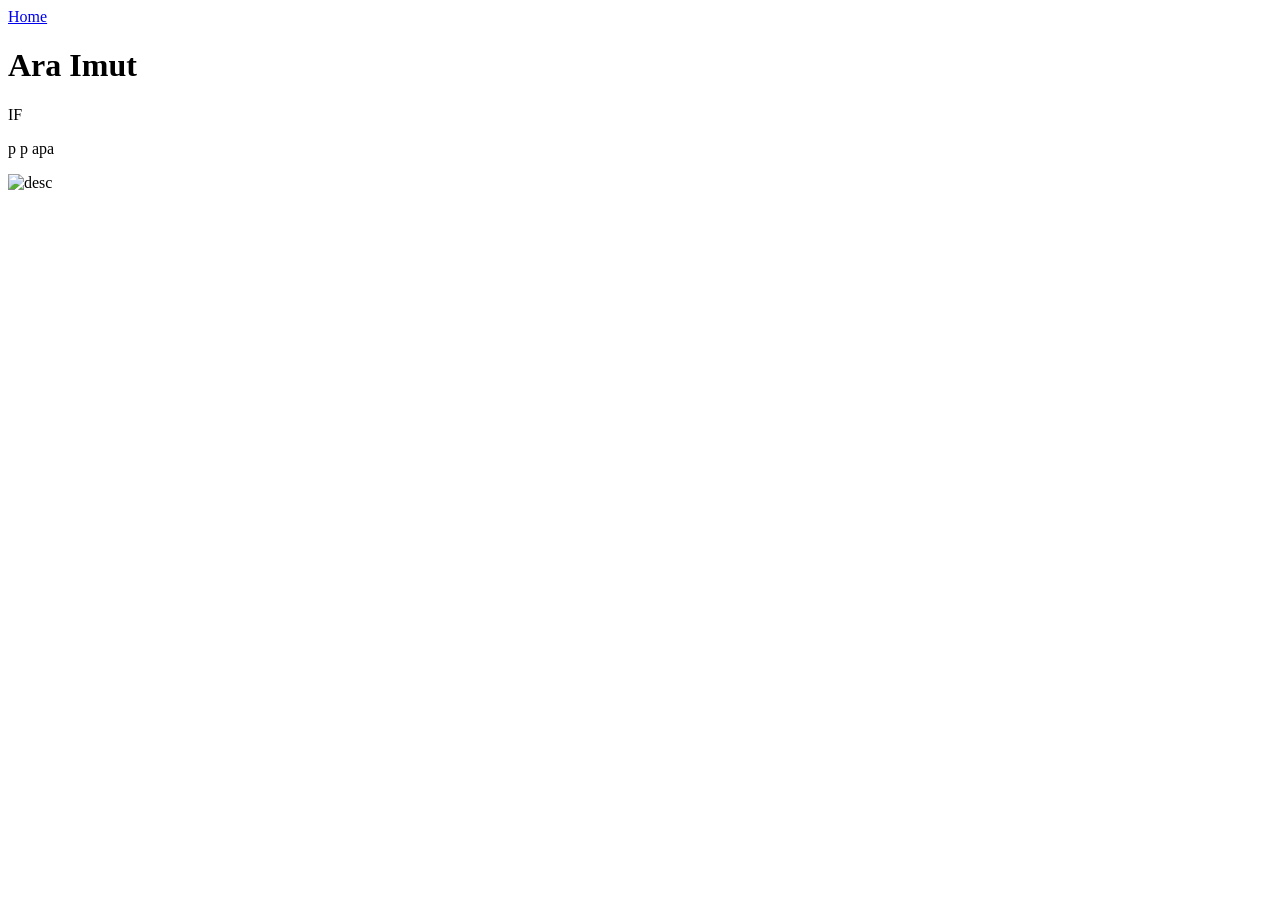
==== index.html @ 1b8d0f3f "Update" ====
<!DOCTYPE html>
<html lang="en">
<head>
    <meta charset="UTF-8"
    <meta name="viewport" content="width=device-width, initial-scale=1.0">
    <title>Document</title>
</head>
<body>
    <nav>
        <a href="/pemweb/nav.html">Home</a>
    </nav>
    <h1>Ara Imut</h1>
    <p>IF</p>
    <div>
        <p> p p apa</p>
        <img src="https://i.pinimg.com/736x/eb/dc/9f/ebdc9f4f50ed88262be8c12f54564723.jpg" alt="desc">
    </div>
</body>
</html>
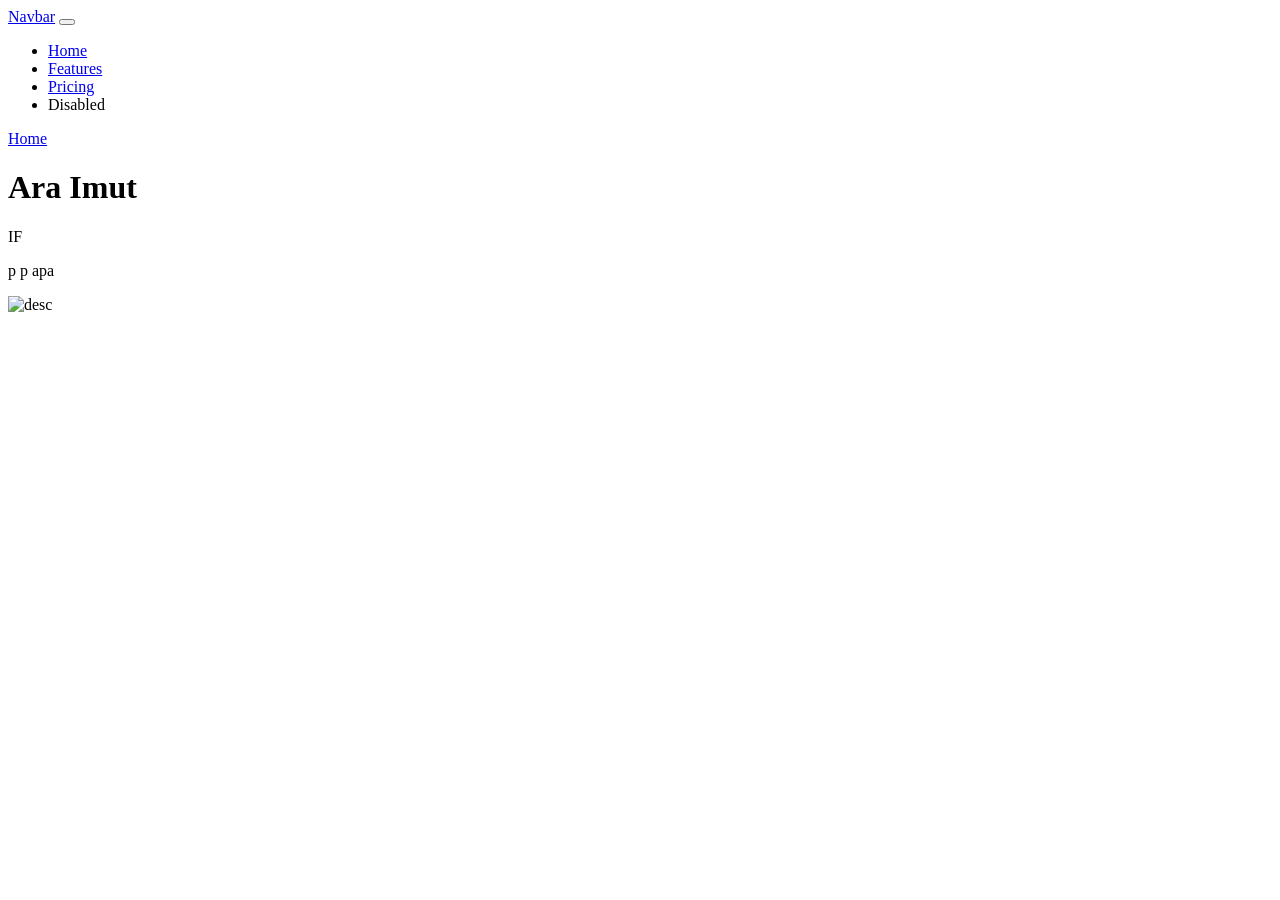
==== commit 1b94cf74: "update sip" ====
--- a/index.html
+++ b/index.html
@@ -4,6 +4,30 @@
     <meta charset="UTF-8"
     <meta name="viewport" content="width=device-width, initial-scale=1.0">
     <title>Document</title>
+    <nav class="navbar navbar-expand-lg bg-body-tertiary">
+  <div class="container-fluid">
+    <a class="navbar-brand" href="#">Navbar</a>
+    <button class="navbar-toggler" type="button" data-bs-toggle="collapse" data-bs-target="#navbarNav" aria-controls="navbarNav" aria-expanded="false" aria-label="Toggle navigation">
+      <span class="navbar-toggler-icon"></span>
+    </button>
+    <div class="collapse navbar-collapse" id="navbarNav">
+      <ul class="navbar-nav">
+        <li class="nav-item">
+          <a class="nav-link active" aria-current="page" href="#">Home</a>
+        </li>
+        <li class="nav-item">
+          <a class="nav-link" href="#">Features</a>
+        </li>
+        <li class="nav-item">
+          <a class="nav-link" href="#">Pricing</a>
+        </li>
+        <li class="nav-item">
+          <a class="nav-link disabled" aria-disabled="true">Disabled</a>
+        </li>
+      </ul>
+    </div>
+  </div>
+</nav>
 </head>
 <body>
     <nav>
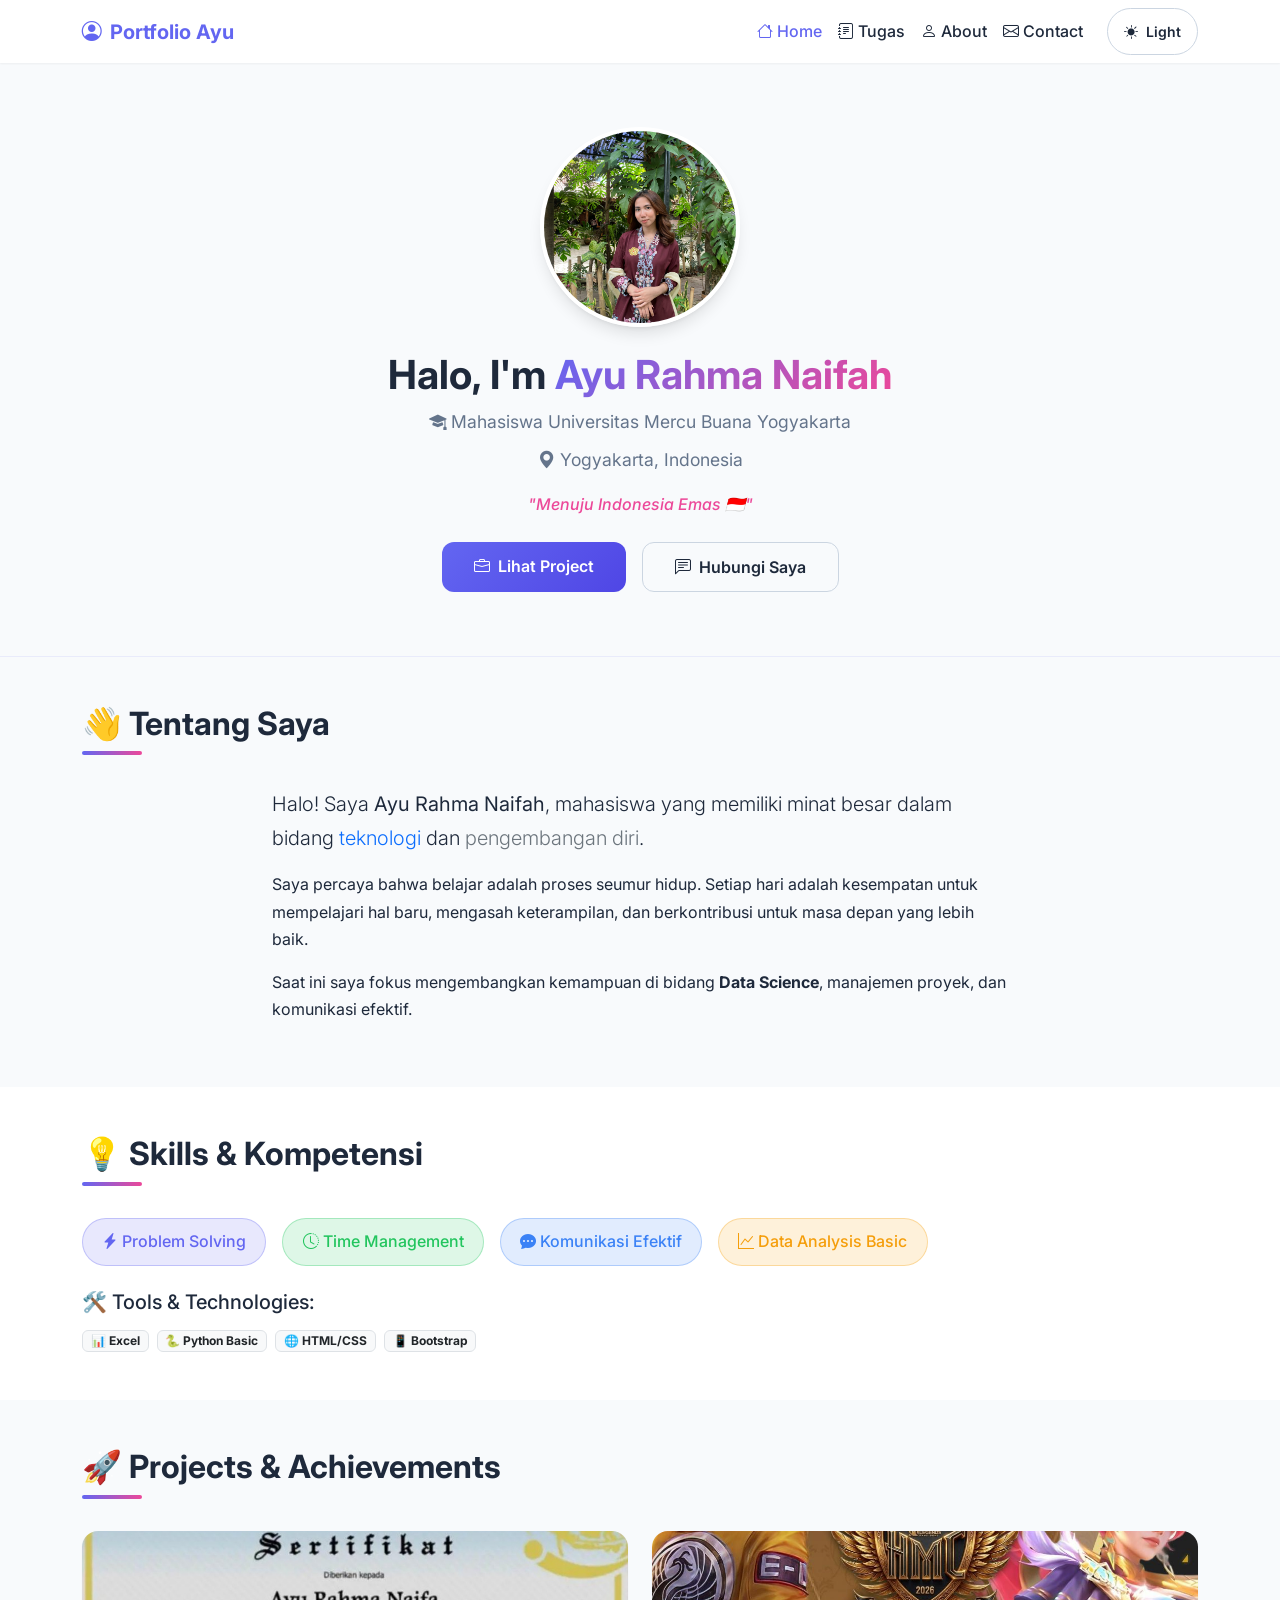
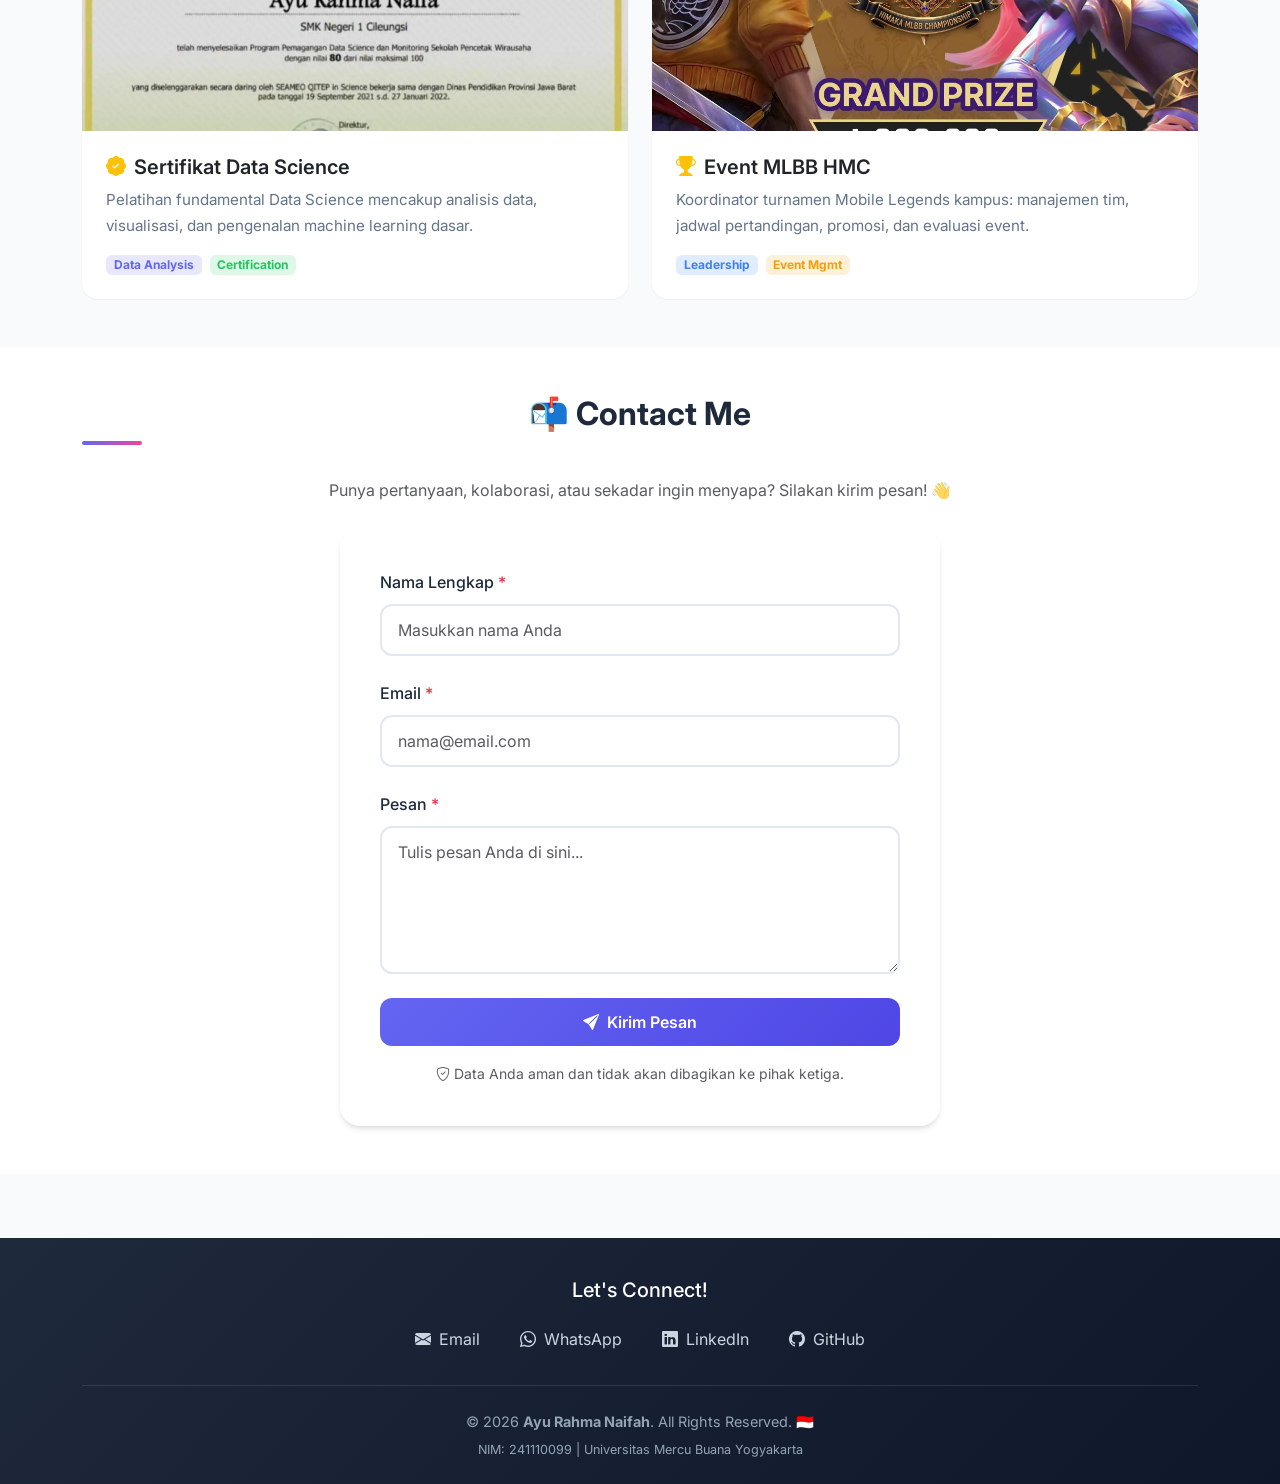
==== commit a0f60f31: "update" ====
--- a/index.html
+++ b/index.html
@@ -1,43 +1,176 @@
 <!DOCTYPE html>
 <html lang="en">
 <head>
-    <meta charset="UTF-8"
+    <meta charset="UTF-8">
     <meta name="viewport" content="width=device-width, initial-scale=1.0">
-    <title>Document</title>
-    <nav class="navbar navbar-expand-lg bg-body-tertiary">
-  <div class="container-fluid">
-    <a class="navbar-brand" href="#">Navbar</a>
-    <button class="navbar-toggler" type="button" data-bs-toggle="collapse" data-bs-target="#navbarNav" aria-controls="navbarNav" aria-expanded="false" aria-label="Toggle navigation">
-      <span class="navbar-toggler-icon"></span>
-    </button>
+    <meta name="description" content="Portfolio Ayu Rahma Naifah - Mahasiswa Universitas Mercu Buana Yogyakarta">
+    <title>Portfolio | Ayu Rahma Naifah</title>
+    <link href="https://fonts.googleapis.com/css2?family=Inter:wght@300;400;500;600;700&display=swap" rel="stylesheet">
+    <link href="https://cdn.jsdelivr.net/npm/bootstrap@5.3.3/dist/css/bootstrap.min.css" rel="stylesheet">
+    <link rel="stylesheet" href="https://cdn.jsdelivr.net/npm/bootstrap-icons@1.11.3/font/bootstrap-icons.css">
+    <style>
+        :root {
+            --primary-color: #6366f1;
+            --primary-hover: #4f46e5;
+            --secondary-color: #ec4899;
+            --bg-light: #f8fafc;
+            --bg-card: #ffffff;
+            --text-dark: #1e293b;
+            --text-muted: #64748b;
+            --shadow-sm: 0 1px 2px 0 rgb(0 0 0 / 0.05);
+            --shadow-md: 0 4px 6px -1px rgb(0 0 0 / 0.1), 0 2px 4px -2px rgb(0 0 0 / 0.1);
+            --shadow-lg: 0 10px 15px -3px rgb(0 0 0 / 0.1), 0 4px 6px -4px rgb(0 0 0 / 0.1);
+            --transition: all 0.3s ease;
+        }
+
+        /* 🌸 Pink Theme Overrides */
+        .pink-theme {
+            --primary-color: #ec4899;
+            --primary-hover: #db2777;
+            --secondary-color: #f472b6;
+            --bg-light: #fff1f2;
+            --bg-card: #ffffff;
+            --text-dark: #831843;
+            --text-muted: #9d174d;
+            --shadow-sm: 0 1px 2px 0 rgb(236 72 153 / 0.08);
+            --shadow-md: 0 4px 6px -1px rgb(236 72 153 / 0.12);
+            --shadow-lg: 0 10px 15px -3px rgb(236 72 153 / 0.15);
+        }
+
+        * { scroll-behavior: smooth; transition: background-color 0.3s ease, color 0.3s ease, border-color 0.3s ease, box-shadow 0.3s ease; }
+
+        body {
+            font-family: 'Inter', system-ui, -apple-system, sans-serif;
+            background: var(--bg-light);
+            color: var(--text-dark);
+            line-height: 1.7;
+        }
+
+        .navbar { background: rgba(255, 255, 255, 0.95) !important; backdrop-filter: blur(10px); box-shadow: var(--shadow-sm); position: sticky; top: 0; z-index: 1000; }
+        .navbar-brand { font-weight: 700; color: var(--primary-color) !important; }
+        .nav-link { font-weight: 500; color: var(--text-dark) !important; transition: var(--transition); }
+        .nav-link:hover, .nav-link.active { color: var(--primary-color) !important; }
+
+        .hero { padding: 4rem 0; background: linear-gradient(135deg, var(--primary-color)10 0%, var(--secondary-color)10 100%); border-bottom: 1px solid rgba(99, 102, 241, 0.1); }
+        .profile-img { width: 200px; height: 200px; object-fit: cover; border: 4px solid white; box-shadow: var(--shadow-lg); transition: var(--transition); }
+        .profile-img:hover { transform: scale(1.03); }
+        .hero h1 { font-weight: 700; margin-top: 1rem; }
+        .hero .text-primary { background: linear-gradient(135deg, var(--primary-color), var(--secondary-color)); -webkit-background-clip: text; -webkit-text-fill-color: transparent; background-clip: text; }
+        .hero-tagline { font-size: 1.1rem; color: var(--text-muted); margin: 0.5rem 0; }
+        .hero-quote { font-style: italic; color: var(--secondary-color); font-weight: 500; }
+
+        section { padding: 3rem 0; }
+        .section-title { position: relative; padding-bottom: 0.75rem; margin-bottom: 2rem; font-weight: 700; color: var(--text-dark); }
+        .section-title::after { content: ''; position: absolute; bottom: 0; left: 0; width: 60px; height: 4px; background: linear-gradient(90deg, var(--primary-color), var(--secondary-color)); border-radius: 2px; }
+
+        .skill-badge { padding: 0.6rem 1.2rem; font-weight: 500; border-radius: 50px; transition: var(--transition); border: 1px solid transparent; }
+        .skill-badge:hover { transform: translateY(-2px); box-shadow: var(--shadow-md); }
+        .bg-primary-subtle { background-color: rgba(var(--primary-rgb, 99, 102, 241), 0.15) !important; color: var(--primary-color) !important; border-color: rgba(var(--primary-rgb, 99, 102, 241), 0.3) !important; }
+        .bg-success-subtle { background-color: rgba(34, 197, 94, 0.15) !important; color: #22c55e !important; border-color: rgba(34, 197, 94, 0.3) !important; }
+        .bg-info-subtle { background-color: rgba(59, 130, 246, 0.15) !important; color: #3b82f6 !important; border-color: rgba(59, 130, 246, 0.3) !important; }
+        .bg-warning-subtle { background-color: rgba(245, 158, 11, 0.15) !important; color: #f59e0b !important; border-color: rgba(245, 158, 11, 0.3) !important; }
+
+        .project-card { border: none; border-radius: 16px; overflow: hidden; background: var(--bg-card); box-shadow: var(--shadow-sm); transition: var(--transition); height: 100%; }
+        .project-card:hover { transform: translateY(-5px); box-shadow: var(--shadow-lg); }
+        .project-card img { height: 200px; object-fit: cover; transition: var(--transition); }
+        .project-card:hover img { transform: scale(1.05); }
+        .card-img-wrapper { overflow: hidden; }
+        .card-body { padding: 1.5rem; }
+        .card-title { font-weight: 600; margin-bottom: 0.5rem; }
+        .card-text { color: var(--text-muted); font-size: 0.95rem; }
+
+        .contact-section { background: var(--bg-card); border-radius: 20px; padding: 2.5rem; box-shadow: var(--shadow-md); max-width: 600px; margin: 0 auto; }
+        .form-control { border-radius: 12px; padding: 0.75rem 1rem; border: 2px solid #e2e8f0; transition: var(--transition); }
+        .form-control:focus { border-color: var(--primary-color); box-shadow: 0 0 0 4px rgba(99, 102, 241, 0.15); }
+        .form-label { font-weight: 500; color: var(--text-dark); margin-bottom: 0.5rem; }
+        .btn-primary { background: linear-gradient(135deg, var(--primary-color), var(--primary-hover)); border: none; padding: 0.75rem 2rem; font-weight: 600; border-radius: 12px; transition: var(--transition); color: white !important; }
+        .btn-primary:hover { transform: translateY(-2px); box-shadow: var(--shadow-md); background: linear-gradient(135deg, var(--primary-hover), #4338ca); }
+        .btn-outline-secondary { border-radius: 12px; padding: 0.75rem 2rem; font-weight: 600; border-color: #cbd5e1; color: var(--text-dark); transition: var(--transition); }
+        .btn-outline-secondary:hover { background: var(--text-dark); color: white; border-color: var(--text-dark); }
+
+        footer { background: linear-gradient(135deg, #1e293b, #0f172a); color: #cbd5e1; padding: 2.5rem 0 1.5rem; margin-top: 4rem; }
+        .social-links a { color: #cbd5e1; text-decoration: none; padding: 0.5rem 1rem; border-radius: 8px; transition: var(--transition); display: flex; align-items: center; gap: 0.5rem; }
+        .social-links a:hover { background: rgba(255, 255, 255, 0.1); color: white; transform: translateY(-2px); }
+        .footer-copyright { border-top: 1px solid rgba(255, 255, 255, 0.1); padding-top: 1.5rem; margin-top: 1.5rem; font-size: 0.9rem; color: #94a3b8; }
+
+        @keyframes fadeInUp { from { opacity: 0; transform: translateY(30px); } to { opacity: 1; transform: translateY(0); } }
+        .animate-fade-in { animation: fadeInUp 0.6s ease forwards; }
+        .delay-1 { animation-delay: 0.1s; } .delay-2 { animation-delay: 0.2s; } .delay-3 { animation-delay: 0.3s; } .delay-4 { animation-delay: 0.4s; }
+
+        @media (max-width: 768px) { .hero { padding: 3rem 0; } .profile-img { width: 160px; height: 160px; } .hero h1 { font-size: 1.75rem; } section { padding: 2rem 0; } .contact-section { padding: 2rem; margin: 0 1rem; } }
+    </style>
+</head>
+<body>
+
+<nav class="navbar navbar-expand-lg navbar-light">
+  <div class="container">
+    <a class="navbar-brand" href="#"><i class="bi bi-person-circle me-2"></i>Portfolio Ayu</a>
+    <button class="navbar-toggler" type="button" data-bs-toggle="collapse" data-bs-target="#navbarNav"><span class="navbar-toggler-icon"></span></button>
     <div class="collapse navbar-collapse" id="navbarNav">
-      <ul class="navbar-nav">
-        <li class="nav-item">
-          <a class="nav-link active" aria-current="page" href="#">Home</a>
-        </li>
-        <li class="nav-item">
-          <a class="nav-link" href="#">Features</a>
-        </li>
-        <li class="nav-item">
-          <a class="nav-link" href="#">Pricing</a>
-        </li>
-        <li class="nav-item">
-          <a class="nav-link disabled" aria-disabled="true">Disabled</a>
-        </li>
+      <ul class="navbar-nav ms-auto">
+        <li class="nav-item"><a class="nav-link active" href="index.html"><i class="bi bi-house me-1"></i>Home</a></li>
+        <li class="nav-item"><a class="nav-link" href="tugas.html"><i class="bi bi-journal-text me-1"></i>Tugas</a></li>
+        <li class="nav-item"><a class="nav-link" href="list.html"><i class="bi bi-person me-1"></i>About</a></li>
+        <li class="nav-item"><a class="nav-link" href="form.html"><i class="bi bi-envelope me-1"></i>Contact</a></li>
       </ul>
+      <button id="theme-toggle" class="btn btn-sm btn-outline-secondary mt-2 mt-lg-0 ms-lg-3 rounded-pill px-3"><i class="bi bi-brightness-high-fill me-1"></i> Light</button>
     </div>
   </div>
 </nav>
-</head>
-<body>
-    <nav>
-        <a href="/pemweb/nav.html">Home</a>
-    </nav>
-    <h1>Ara Imut</h1>
-    <p>IF</p>
-    <div>
-        <p> p p apa</p>
-        <img src="https://i.pinimg.com/736x/eb/dc/9f/ebdc9f4f50ed88262be8c12f54564723.jpg" alt="desc">
+
+<section class="hero text-center">
+    <div class="container">
+        <div class="animate-fade-in">
+            <img src="IMG_5119.jpg" alt="Foto Profil Ayu Rahma Naifah" class="profile-img rounded-circle mx-auto d-block mb-4">
+            <h1 class="display-6 mb-2">Halo, I'm <span class="text-primary">Ayu Rahma Naifah</span></h1>
+            <p class="hero-tagline"><i class="bi bi-mortarboard-fill me-1"></i>Mahasiswa Universitas Mercu Buana Yogyakarta</p>
+            <p class="hero-tagline mb-3"><i class="bi bi-geo-alt-fill me-1"></i>Yogyakarta, Indonesia</p>
+            <p class="hero-quote mb-4">"Menuju Indonesia Emas 🇮🇩"</p>
+            <div class="d-flex justify-content-center gap-3 flex-wrap">
+                <a href="#projects" class="btn btn-primary"><i class="bi bi-briefcase me-2"></i>Lihat Project</a>
+                <a href="form.html" class="btn btn-outline-secondary"><i class="bi bi-chat-left-text me-2"></i>Hubungi Saya</a>
+            </div>
+        </div>
     </div>
+</section>
+
+<section id="about"><div class="container"><h2 class="section-title">👋 Tentang Saya</h2><div class="row justify-content-center"><div class="col-lg-8"><p class="lead animate-fade-in">Halo! Saya <strong>Ayu Rahma Naifah</strong>, mahasiswa yang memiliki minat besar dalam bidang <span class="text-primary">teknologi</span> dan <span class="text-secondary">pengembangan diri</span>.</p><p class="animate-fade-in delay-1">Saya percaya bahwa belajar adalah proses seumur hidup. Setiap hari adalah kesempatan untuk mempelajari hal baru, mengasah keterampilan, dan berkontribusi untuk masa depan yang lebih baik.</p><p class="animate-fade-in delay-2">Saat ini saya fokus mengembangkan kemampuan di bidang <strong>Data Science</strong>, manajemen proyek, dan komunikasi efektif.</p></div></div></div></section>
+
+<section id="skills" class="bg-white"><div class="container"><h2 class="section-title">💡 Skills & Kompetensi</h2><div class="d-flex flex-wrap gap-3 animate-fade-in"><span class="skill-badge bg-primary-subtle"><i class="bi bi-lightning-charge-fill me-1"></i>Problem Solving</span><span class="skill-badge bg-success-subtle"><i class="bi bi-clock-history me-1"></i>Time Management</span><span class="skill-badge bg-info-subtle"><i class="bi bi-chat-dots-fill me-1"></i>Komunikasi Efektif</span><span class="skill-badge bg-warning-subtle"><i class="bi bi-graph-up me-1"></i>Data Analysis Basic</span></div><div class="mt-4 animate-fade-in delay-1"><h5 class="mb-3">🛠️ Tools & Technologies:</h5><div class="d-flex flex-wrap gap-2"><span class="badge bg-light text-dark border">📊 Excel</span><span class="badge bg-light text-dark border">🐍 Python Basic</span><span class="badge bg-light text-dark border">🌐 HTML/CSS</span><span class="badge bg-light text-dark border">📱 Bootstrap</span></div></div></div></section>
+
+<section id="projects"><div class="container"><h2 class="section-title">🚀 Projects & Achievements</h2><div class="row g-4"><div class="col-md-6 animate-fade-in"><div class="card project-card"><div class="card-img-wrapper"><img src="Serifikat Data Science.jpg" class="card-img-top" alt="Sertifikat Data Science"></div><div class="card-body"><h5 class="card-title"><i class="bi bi-patch-check-fill text-warning me-2"></i>Sertifikat Data Science</h5><p class="card-text">Pelatihan fundamental Data Science mencakup analisis data, visualisasi, dan pengenalan machine learning dasar.</p><div class="d-flex gap-2 flex-wrap"><span class="badge bg-primary-subtle text-primary-emphasis">Data Analysis</span><span class="badge bg-success-subtle text-success-emphasis">Certification</span></div></div></div></div><div class="col-md-6 animate-fade-in delay-1"><div class="card project-card"><div class="card-img-wrapper"><img src="WhatsApp Image 2026-04-21 at 23.09.08.jpeg" class="card-img-top" alt="Event MLBB HMC"></div><div class="card-body"><h5 class="card-title"><i class="bi bi-trophy-fill text-warning me-2"></i>Event MLBB HMC</h5><p class="card-text">Koordinator turnamen Mobile Legends kampus: manajemen tim, jadwal pertandingan, promosi, dan evaluasi event.</p><div class="d-flex gap-2 flex-wrap"><span class="badge bg-info-subtle text-info-emphasis">Leadership</span><span class="badge bg-warning-subtle text-warning-emphasis">Event Mgmt</span></div></div></div></div></div></div></section>
+
+<section id="contact" class="bg-white"><div class="container"><h2 class="section-title text-center">📬 Contact Me</h2><p class="text-center text-muted mb-4">Punya pertanyaan, kolaborasi, atau sekadar ingin menyapa? Silakan kirim pesan! 👋</p><div class="contact-section animate-fade-in"><form action="/submit" method="post" class="needs-validation" novalidate><div class="mb-4"><label for="name" class="form-label">Nama Lengkap <span class="text-danger">*</span></label><input type="text" class="form-control" id="name" name="name" placeholder="Masukkan nama Anda" required><div class="invalid-feedback">Mohon isi nama lengkap Anda.</div></div><div class="mb-4"><label for="email" class="form-label">Email <span class="text-danger">*</span></label><input type="email" class="form-control" id="email" name="email" placeholder="nama@email.com" required></div><div class="mb-4"><label for="message" class="form-label">Pesan <span class="text-danger">*</span></label><textarea class="form-control" id="message" name="message" rows="5" placeholder="Tulis pesan Anda di sini..." required></textarea></div><button type="submit" class="btn btn-primary w-100"><i class="bi bi-send-fill me-2"></i>Kirim Pesan</button><small class="text-muted d-block text-center mt-3"><i class="bi bi-shield-check me-1"></i>Data Anda aman dan tidak akan dibagikan ke pihak ketiga.</small></form></div></div></section>
+
+<footer><div class="container text-center"><div class="mb-4"><h5 class="text-white mb-3">Let's Connect!</h5><div class="social-links d-flex justify-content-center gap-2 flex-wrap"><a href="mailto:ayu.rahma@email.com"><i class="bi bi-envelope-fill"></i> Email</a><a href="https://wa.me/6281234567890" target="_blank"><i class="bi bi-whatsapp"></i> WhatsApp</a><a href="https://linkedin.com/in/ayurahmanaifah" target="_blank"><i class="bi bi-linkedin"></i> LinkedIn</a><a href="https://github.com/ayurahma" target="_blank"><i class="bi bi-github"></i> GitHub</a></div></div><div class="footer-copyright"><p class="mb-0">© <span id="year"></span> <strong>Ayu Rahma Naifah</strong>. All Rights Reserved. 🇮🇩</p><p class="mb-0 mt-1 small">NIM: 241110099 | Universitas Mercu Buana Yogyakarta</p></div></div></footer>
+
+<script src="https://cdn.jsdelivr.net/npm/bootstrap@5.3.3/dist/js/bootstrap.bundle.min.js"></script>
+<script>
+    document.getElementById('year').textContent = new Date().getFullYear();
+    (() => { 'use strict'; const forms = document.querySelectorAll('.needs-validation'); Array.from(forms).forEach(form => { form.addEventListener('submit', event => { if (!form.checkValidity()) { event.preventDefault(); event.stopPropagation(); } form.classList.add('was-validated'); }, false); }); })();
+    
+    // 🌸 Theme Toggle Logic
+    const themeToggle = document.getElementById('theme-toggle');
+    const body = document.body;
+    const savedTheme = localStorage.getItem('theme');
+    if (savedTheme === 'pink') body.classList.add('pink-theme');
+    
+    themeToggle.addEventListener('click', () => {
+        body.classList.toggle('pink-theme');
+        const isPink = body.classList.contains('pink-theme');
+        localStorage.setItem('theme', isPink ? 'pink' : 'light');
+        updateToggleUI(isPink);
+    });
+    function updateToggleUI(isPink) {
+        if (isPink) {
+            themeToggle.innerHTML = '<i class="bi bi-heart-fill me-1"></i> Pink';
+            themeToggle.className = 'btn btn-sm btn-outline-danger mt-2 mt-lg-0 ms-lg-3 rounded-pill px-3';
+        } else {
+            themeToggle.innerHTML = '<i class="bi bi-brightness-high-fill me-1"></i> Light';
+            themeToggle.className = 'btn btn-sm btn-outline-secondary mt-2 mt-lg-0 ms-lg-3 rounded-pill px-3';
+        }
+    }
+    updateToggleUI(body.classList.contains('pink-theme'));
+</script>
 </body>
 </html>
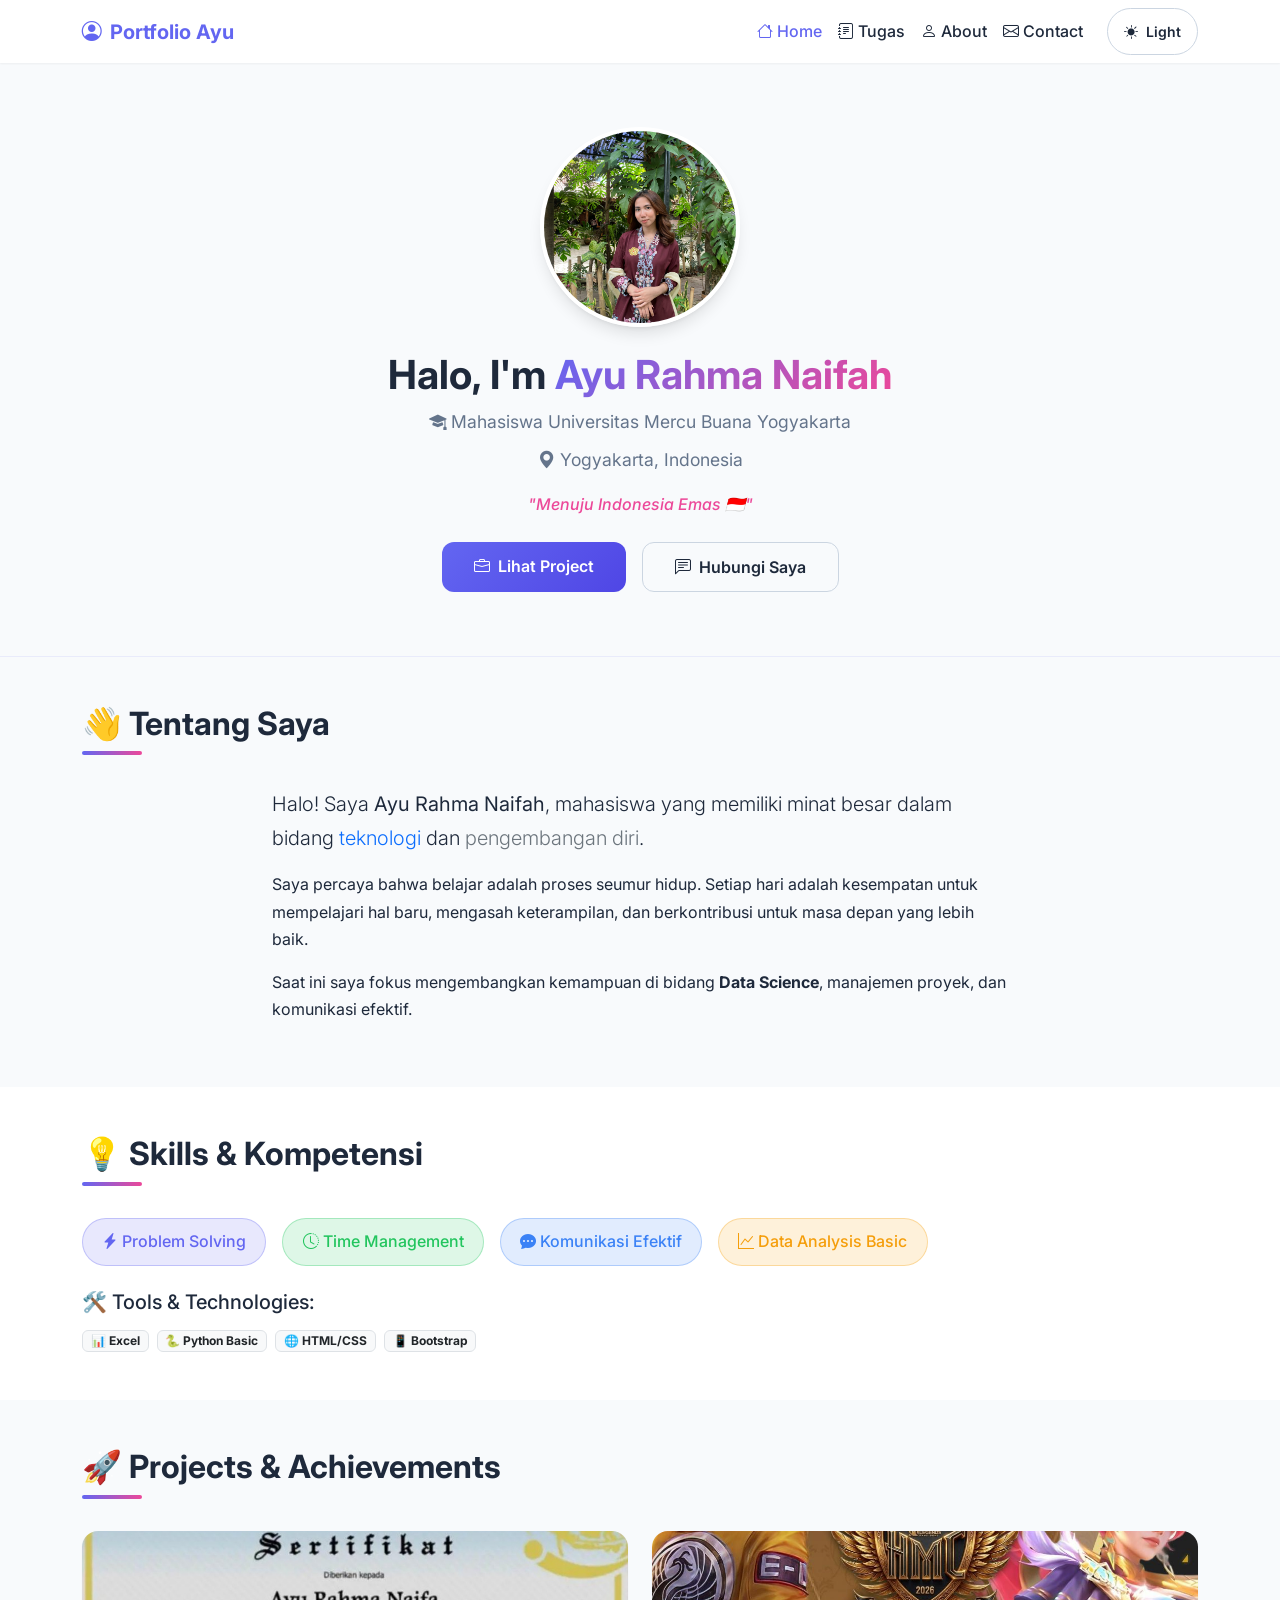
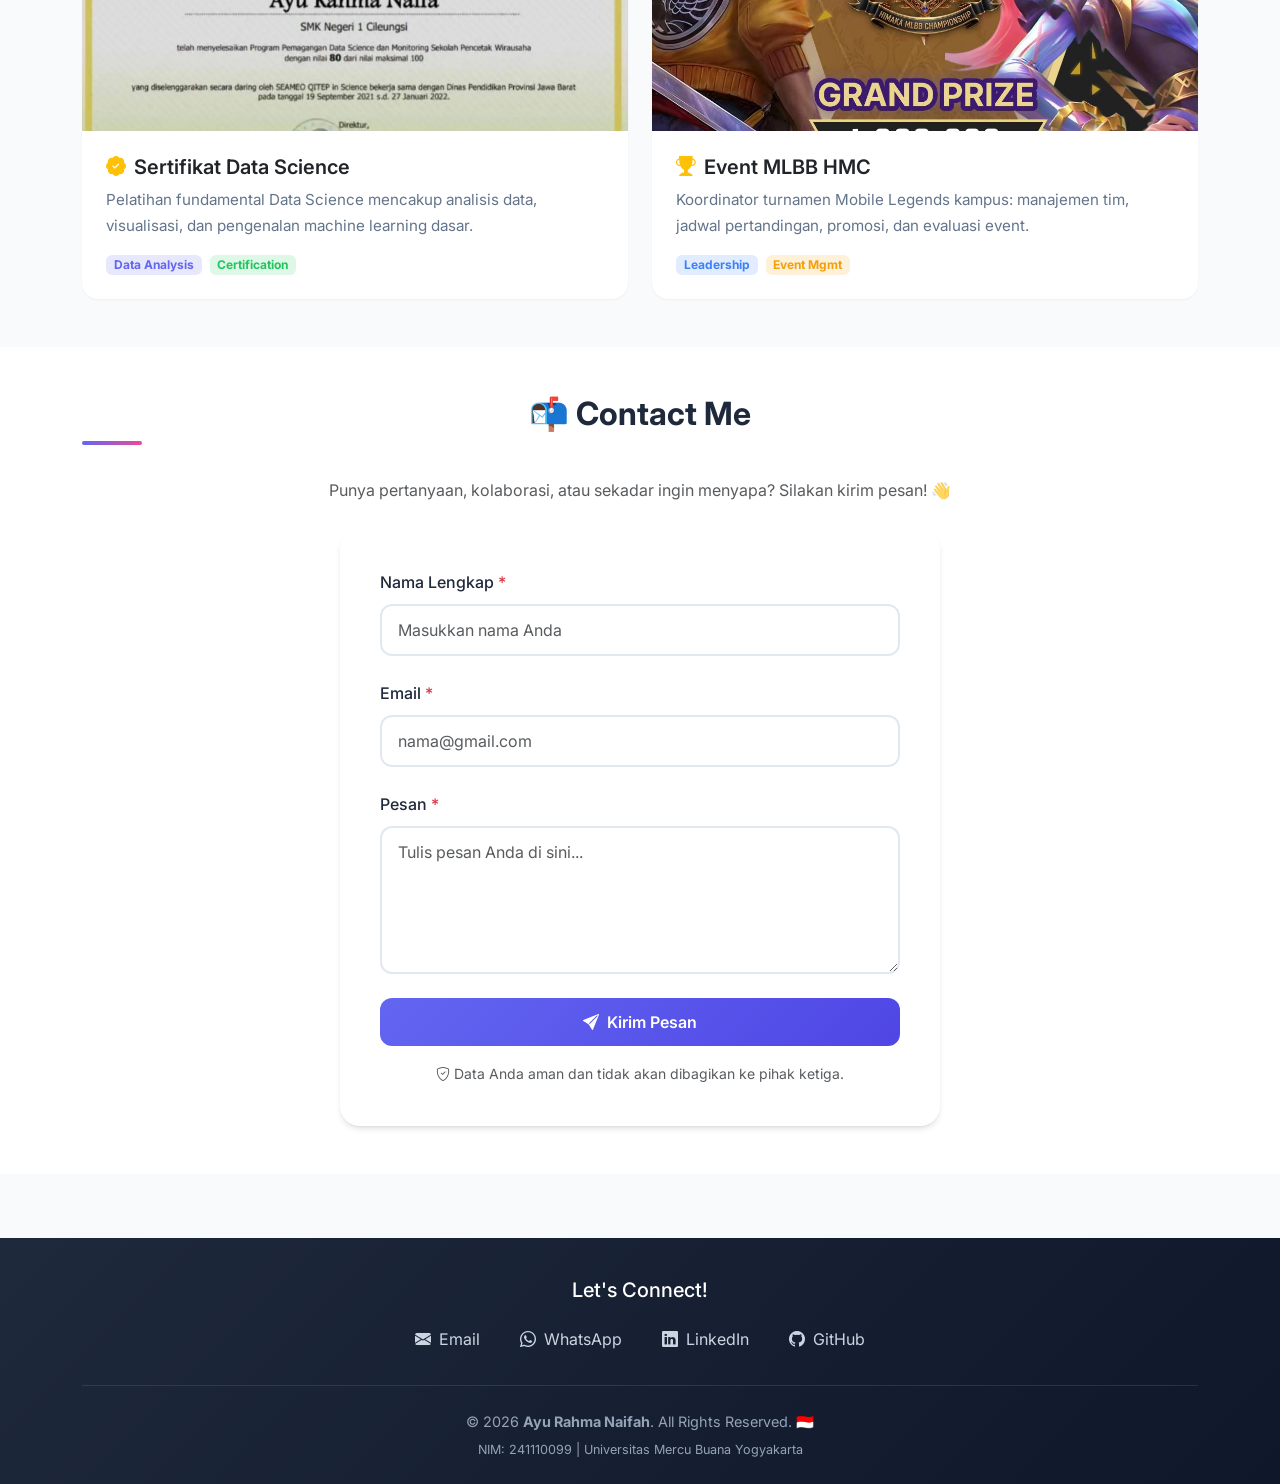
==== commit a472ece0: "update" ====
--- a/index.html
+++ b/index.html
@@ -140,9 +140,9 @@
 
 <section id="projects"><div class="container"><h2 class="section-title">🚀 Projects & Achievements</h2><div class="row g-4"><div class="col-md-6 animate-fade-in"><div class="card project-card"><div class="card-img-wrapper"><img src="Serifikat Data Science.jpg" class="card-img-top" alt="Sertifikat Data Science"></div><div class="card-body"><h5 class="card-title"><i class="bi bi-patch-check-fill text-warning me-2"></i>Sertifikat Data Science</h5><p class="card-text">Pelatihan fundamental Data Science mencakup analisis data, visualisasi, dan pengenalan machine learning dasar.</p><div class="d-flex gap-2 flex-wrap"><span class="badge bg-primary-subtle text-primary-emphasis">Data Analysis</span><span class="badge bg-success-subtle text-success-emphasis">Certification</span></div></div></div></div><div class="col-md-6 animate-fade-in delay-1"><div class="card project-card"><div class="card-img-wrapper"><img src="WhatsApp Image 2026-04-21 at 23.09.08.jpeg" class="card-img-top" alt="Event MLBB HMC"></div><div class="card-body"><h5 class="card-title"><i class="bi bi-trophy-fill text-warning me-2"></i>Event MLBB HMC</h5><p class="card-text">Koordinator turnamen Mobile Legends kampus: manajemen tim, jadwal pertandingan, promosi, dan evaluasi event.</p><div class="d-flex gap-2 flex-wrap"><span class="badge bg-info-subtle text-info-emphasis">Leadership</span><span class="badge bg-warning-subtle text-warning-emphasis">Event Mgmt</span></div></div></div></div></div></div></section>
 
-<section id="contact" class="bg-white"><div class="container"><h2 class="section-title text-center">📬 Contact Me</h2><p class="text-center text-muted mb-4">Punya pertanyaan, kolaborasi, atau sekadar ingin menyapa? Silakan kirim pesan! 👋</p><div class="contact-section animate-fade-in"><form action="/submit" method="post" class="needs-validation" novalidate><div class="mb-4"><label for="name" class="form-label">Nama Lengkap <span class="text-danger">*</span></label><input type="text" class="form-control" id="name" name="name" placeholder="Masukkan nama Anda" required><div class="invalid-feedback">Mohon isi nama lengkap Anda.</div></div><div class="mb-4"><label for="email" class="form-label">Email <span class="text-danger">*</span></label><input type="email" class="form-control" id="email" name="email" placeholder="nama@email.com" required></div><div class="mb-4"><label for="message" class="form-label">Pesan <span class="text-danger">*</span></label><textarea class="form-control" id="message" name="message" rows="5" placeholder="Tulis pesan Anda di sini..." required></textarea></div><button type="submit" class="btn btn-primary w-100"><i class="bi bi-send-fill me-2"></i>Kirim Pesan</button><small class="text-muted d-block text-center mt-3"><i class="bi bi-shield-check me-1"></i>Data Anda aman dan tidak akan dibagikan ke pihak ketiga.</small></form></div></div></section>
+<section id="contact" class="bg-white"><div class="container"><h2 class="section-title text-center">📬 Contact Me</h2><p class="text-center text-muted mb-4">Punya pertanyaan, kolaborasi, atau sekadar ingin menyapa? Silakan kirim pesan! 👋</p><div class="contact-section animate-fade-in"><form action="/submit" method="post" class="needs-validation" novalidate><div class="mb-4"><label for="name" class="form-label">Nama Lengkap <span class="text-danger">*</span></label><input type="text" class="form-control" id="name" name="name" placeholder="Masukkan nama Anda" required><div class="invalid-feedback">Mohon isi nama lengkap Anda.</div></div><div class="mb-4"><label for="email" class="form-label">Email <span class="text-danger">*</span></label><input type="email" class="form-control" id="email" name="email" placeholder="nama@gmail.com" required></div><div class="mb-4"><label for="message" class="form-label">Pesan <span class="text-danger">*</span></label><textarea class="form-control" id="message" name="message" rows="5" placeholder="Tulis pesan Anda di sini..." required></textarea></div><button type="submit" class="btn btn-primary w-100"><i class="bi bi-send-fill me-2"></i>Kirim Pesan</button><small class="text-muted d-block text-center mt-3"><i class="bi bi-shield-check me-1"></i>Data Anda aman dan tidak akan dibagikan ke pihak ketiga.</small></form></div></div></section>
 
-<footer><div class="container text-center"><div class="mb-4"><h5 class="text-white mb-3">Let's Connect!</h5><div class="social-links d-flex justify-content-center gap-2 flex-wrap"><a href="mailto:ayu.rahma@email.com"><i class="bi bi-envelope-fill"></i> Email</a><a href="https://wa.me/6281234567890" target="_blank"><i class="bi bi-whatsapp"></i> WhatsApp</a><a href="https://linkedin.com/in/ayurahmanaifah" target="_blank"><i class="bi bi-linkedin"></i> LinkedIn</a><a href="https://github.com/ayurahma" target="_blank"><i class="bi bi-github"></i> GitHub</a></div></div><div class="footer-copyright"><p class="mb-0">© <span id="year"></span> <strong>Ayu Rahma Naifah</strong>. All Rights Reserved. 🇮🇩</p><p class="mb-0 mt-1 small">NIM: 241110099 | Universitas Mercu Buana Yogyakarta</p></div></div></footer>
+<footer><div class="container text-center"><div class="mb-4"><h5 class="text-white mb-3">Let's Connect!</h5><div class="social-links d-flex justify-content-center gap-2 flex-wrap"><a href="mailto:ayu.rahma@gmail.com"><i class="bi bi-envelope-fill"></i> Email</a><a href="https://wa.me/6281234567890" target="_blank"><i class="bi bi-whatsapp"></i> WhatsApp</a><a href="https://linkedin.com/in/ayurahmanaifah" target="_blank"><i class="bi bi-linkedin"></i> LinkedIn</a><a href="https://github.com/ayurahma" target="_blank"><i class="bi bi-github"></i> GitHub</a></div></div><div class="footer-copyright"><p class="mb-0">© <span id="year"></span> <strong>Ayu Rahma Naifah</strong>. All Rights Reserved. 🇮🇩</p><p class="mb-0 mt-1 small">NIM: 241110099 | Universitas Mercu Buana Yogyakarta</p></div></div></footer>
 
 <script src="https://cdn.jsdelivr.net/npm/bootstrap@5.3.3/dist/js/bootstrap.bundle.min.js"></script>
 <script>
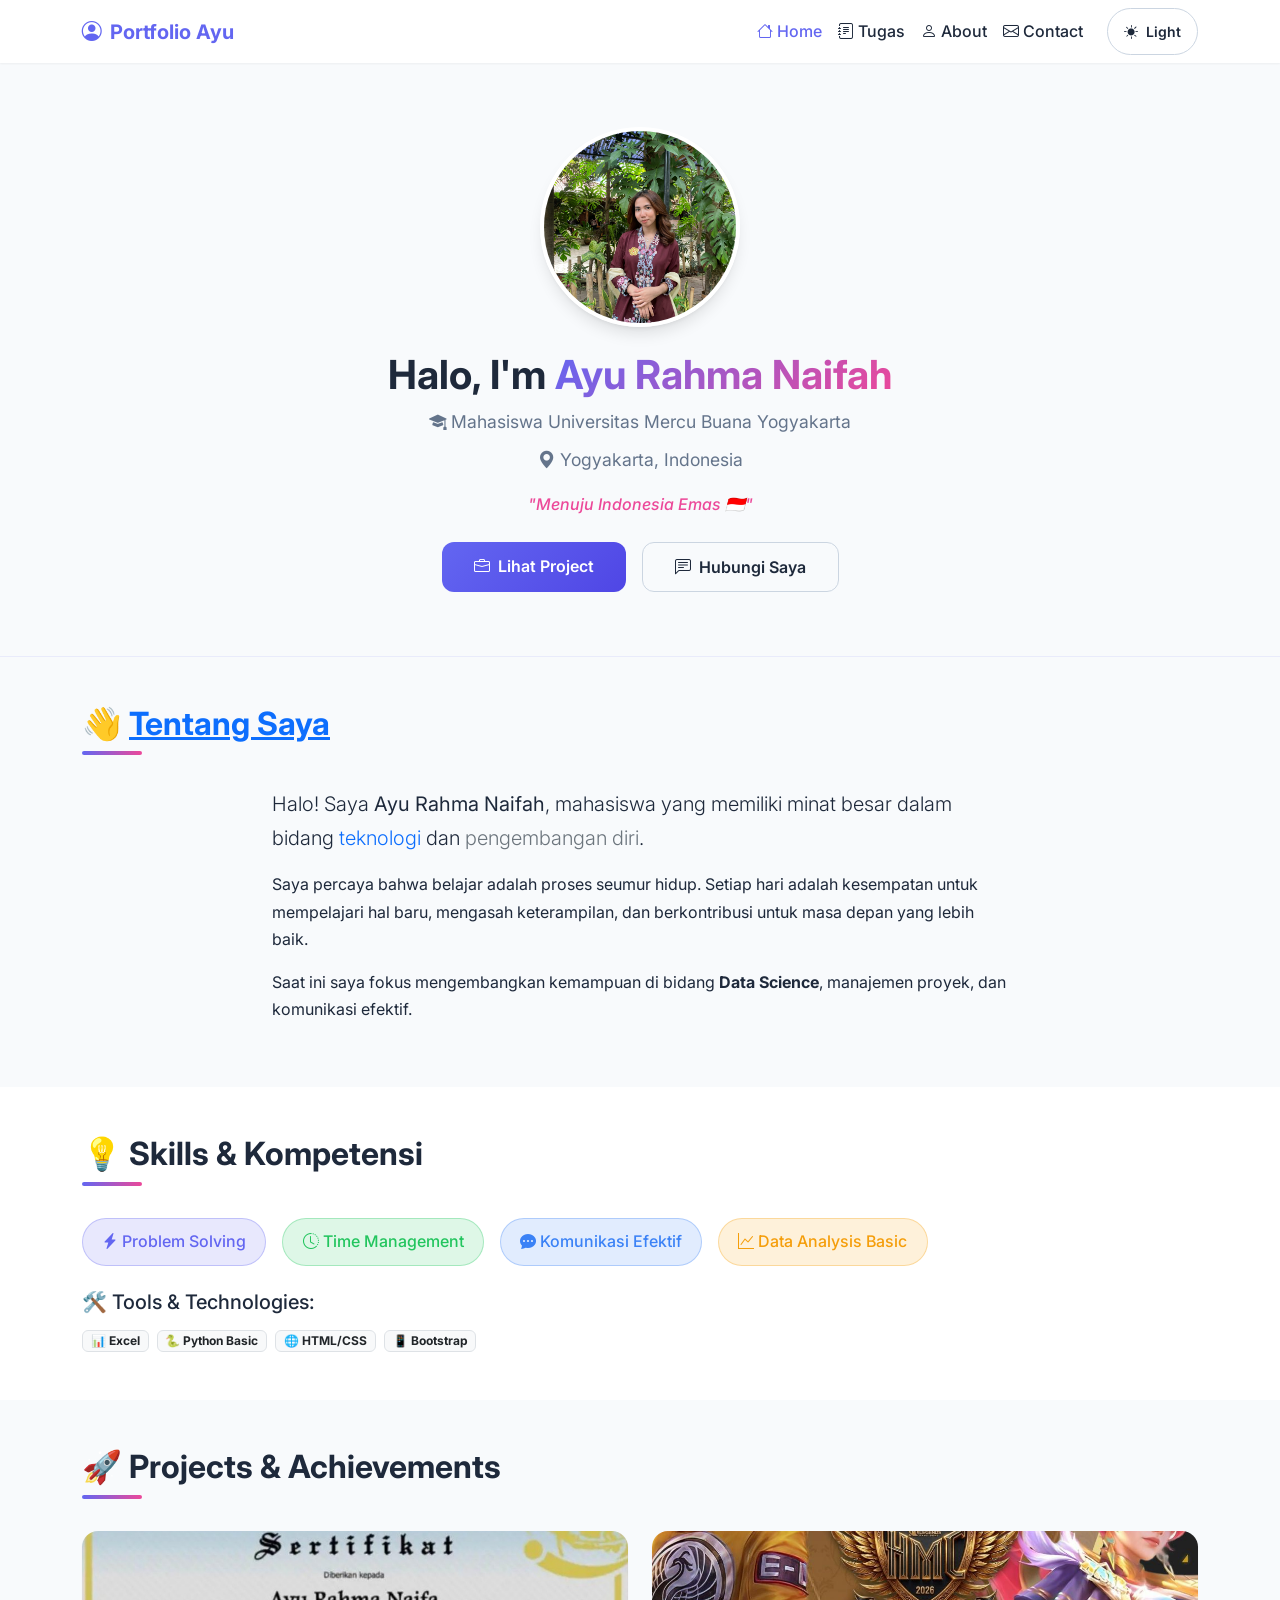
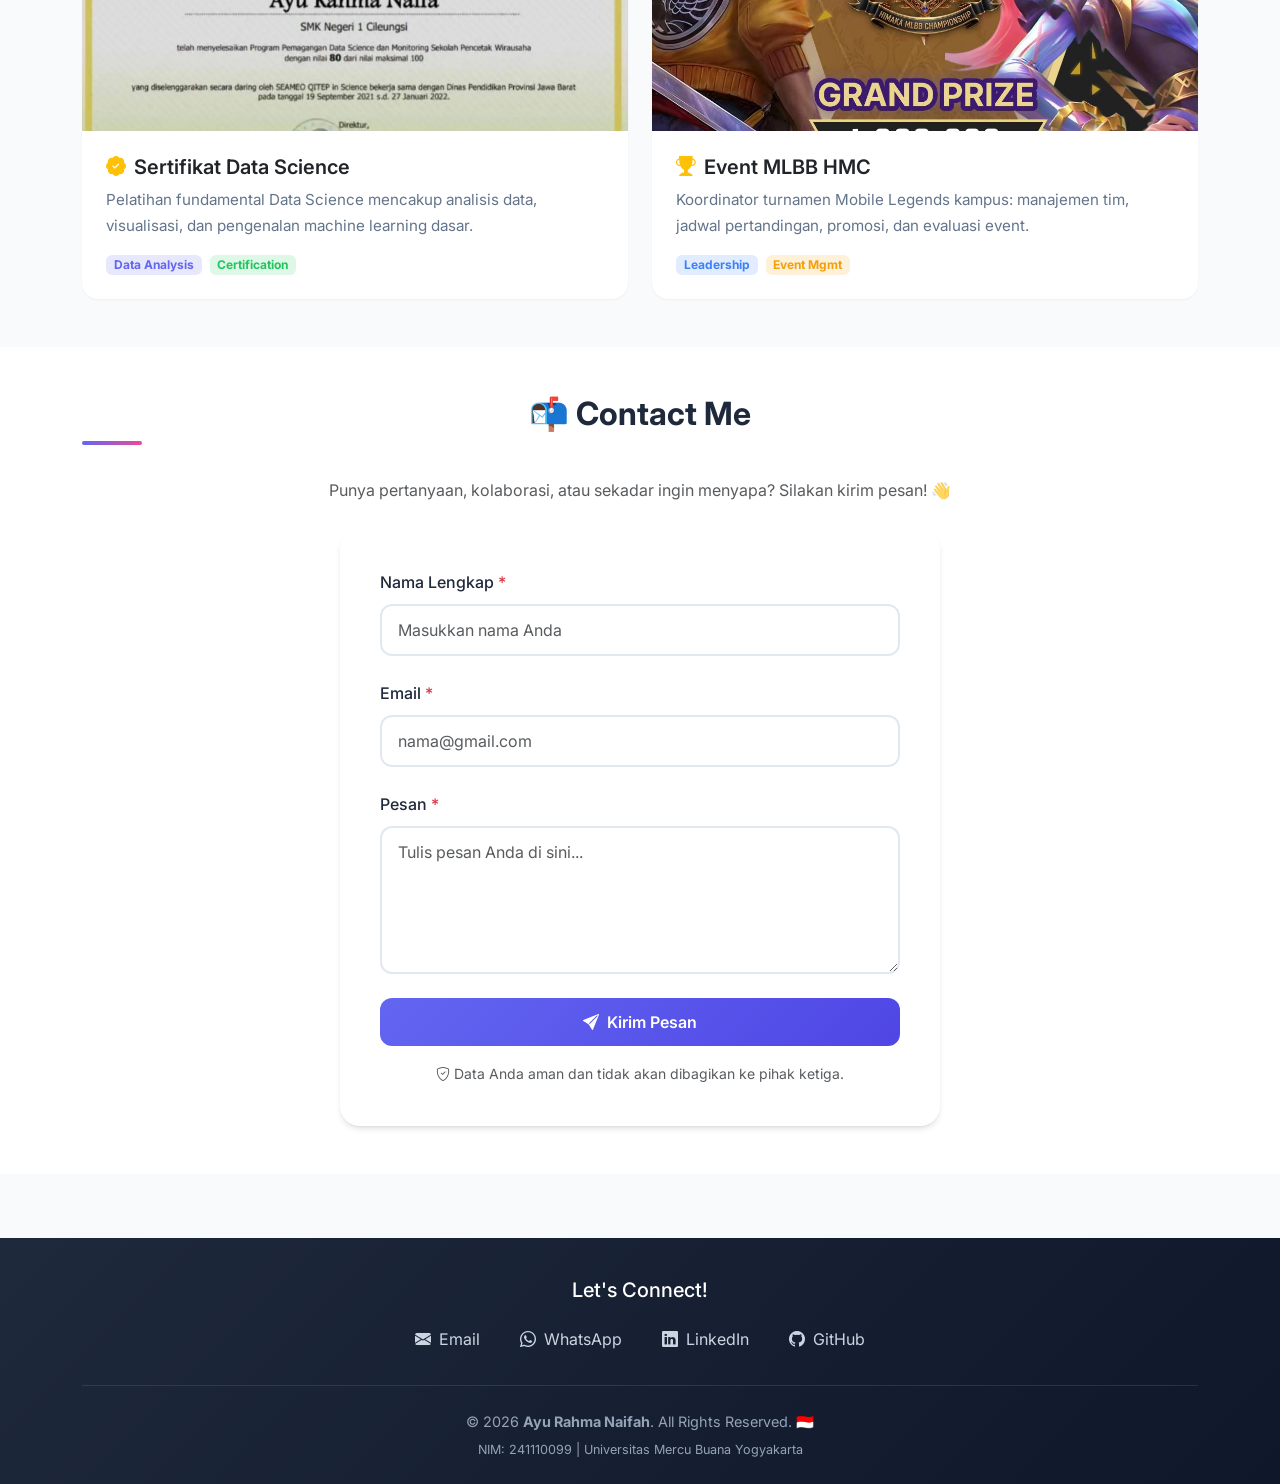
==== commit d3e83900: "tes link to care car" ====
--- a/index.html
+++ b/index.html
@@ -1,176 +1,177 @@
-<!DOCTYPE html>
-<html lang="en">
-<head>
-    <meta charset="UTF-8">
-    <meta name="viewport" content="width=device-width, initial-scale=1.0">
-    <meta name="description" content="Portfolio Ayu Rahma Naifah - Mahasiswa Universitas Mercu Buana Yogyakarta">
-    <title>Portfolio | Ayu Rahma Naifah</title>
-    <link href="https://fonts.googleapis.com/css2?family=Inter:wght@300;400;500;600;700&display=swap" rel="stylesheet">
-    <link href="https://cdn.jsdelivr.net/npm/bootstrap@5.3.3/dist/css/bootstrap.min.css" rel="stylesheet">
-    <link rel="stylesheet" href="https://cdn.jsdelivr.net/npm/bootstrap-icons@1.11.3/font/bootstrap-icons.css">
-    <style>
-        :root {
-            --primary-color: #6366f1;
-            --primary-hover: #4f46e5;
-            --secondary-color: #ec4899;
-            --bg-light: #f8fafc;
-            --bg-card: #ffffff;
-            --text-dark: #1e293b;
-            --text-muted: #64748b;
-            --shadow-sm: 0 1px 2px 0 rgb(0 0 0 / 0.05);
-            --shadow-md: 0 4px 6px -1px rgb(0 0 0 / 0.1), 0 2px 4px -2px rgb(0 0 0 / 0.1);
-            --shadow-lg: 0 10px 15px -3px rgb(0 0 0 / 0.1), 0 4px 6px -4px rgb(0 0 0 / 0.1);
-            --transition: all 0.3s ease;
-        }
-
-        /* 🌸 Pink Theme Overrides */
-        .pink-theme {
-            --primary-color: #ec4899;
-            --primary-hover: #db2777;
-            --secondary-color: #f472b6;
-            --bg-light: #fff1f2;
-            --bg-card: #ffffff;
-            --text-dark: #831843;
-            --text-muted: #9d174d;
-            --shadow-sm: 0 1px 2px 0 rgb(236 72 153 / 0.08);
-            --shadow-md: 0 4px 6px -1px rgb(236 72 153 / 0.12);
-            --shadow-lg: 0 10px 15px -3px rgb(236 72 153 / 0.15);
-        }
-
-        * { scroll-behavior: smooth; transition: background-color 0.3s ease, color 0.3s ease, border-color 0.3s ease, box-shadow 0.3s ease; }
-
-        body {
-            font-family: 'Inter', system-ui, -apple-system, sans-serif;
-            background: var(--bg-light);
-            color: var(--text-dark);
-            line-height: 1.7;
-        }
-
-        .navbar { background: rgba(255, 255, 255, 0.95) !important; backdrop-filter: blur(10px); box-shadow: var(--shadow-sm); position: sticky; top: 0; z-index: 1000; }
-        .navbar-brand { font-weight: 700; color: var(--primary-color) !important; }
-        .nav-link { font-weight: 500; color: var(--text-dark) !important; transition: var(--transition); }
-        .nav-link:hover, .nav-link.active { color: var(--primary-color) !important; }
-
-        .hero { padding: 4rem 0; background: linear-gradient(135deg, var(--primary-color)10 0%, var(--secondary-color)10 100%); border-bottom: 1px solid rgba(99, 102, 241, 0.1); }
-        .profile-img { width: 200px; height: 200px; object-fit: cover; border: 4px solid white; box-shadow: var(--shadow-lg); transition: var(--transition); }
-        .profile-img:hover { transform: scale(1.03); }
-        .hero h1 { font-weight: 700; margin-top: 1rem; }
-        .hero .text-primary { background: linear-gradient(135deg, var(--primary-color), var(--secondary-color)); -webkit-background-clip: text; -webkit-text-fill-color: transparent; background-clip: text; }
-        .hero-tagline { font-size: 1.1rem; color: var(--text-muted); margin: 0.5rem 0; }
-        .hero-quote { font-style: italic; color: var(--secondary-color); font-weight: 500; }
-
-        section { padding: 3rem 0; }
-        .section-title { position: relative; padding-bottom: 0.75rem; margin-bottom: 2rem; font-weight: 700; color: var(--text-dark); }
-        .section-title::after { content: ''; position: absolute; bottom: 0; left: 0; width: 60px; height: 4px; background: linear-gradient(90deg, var(--primary-color), var(--secondary-color)); border-radius: 2px; }
-
-        .skill-badge { padding: 0.6rem 1.2rem; font-weight: 500; border-radius: 50px; transition: var(--transition); border: 1px solid transparent; }
-        .skill-badge:hover { transform: translateY(-2px); box-shadow: var(--shadow-md); }
-        .bg-primary-subtle { background-color: rgba(var(--primary-rgb, 99, 102, 241), 0.15) !important; color: var(--primary-color) !important; border-color: rgba(var(--primary-rgb, 99, 102, 241), 0.3) !important; }
-        .bg-success-subtle { background-color: rgba(34, 197, 94, 0.15) !important; color: #22c55e !important; border-color: rgba(34, 197, 94, 0.3) !important; }
-        .bg-info-subtle { background-color: rgba(59, 130, 246, 0.15) !important; color: #3b82f6 !important; border-color: rgba(59, 130, 246, 0.3) !important; }
-        .bg-warning-subtle { background-color: rgba(245, 158, 11, 0.15) !important; color: #f59e0b !important; border-color: rgba(245, 158, 11, 0.3) !important; }
-
-        .project-card { border: none; border-radius: 16px; overflow: hidden; background: var(--bg-card); box-shadow: var(--shadow-sm); transition: var(--transition); height: 100%; }
-        .project-card:hover { transform: translateY(-5px); box-shadow: var(--shadow-lg); }
-        .project-card img { height: 200px; object-fit: cover; transition: var(--transition); }
-        .project-card:hover img { transform: scale(1.05); }
-        .card-img-wrapper { overflow: hidden; }
-        .card-body { padding: 1.5rem; }
-        .card-title { font-weight: 600; margin-bottom: 0.5rem; }
-        .card-text { color: var(--text-muted); font-size: 0.95rem; }
-
-        .contact-section { background: var(--bg-card); border-radius: 20px; padding: 2.5rem; box-shadow: var(--shadow-md); max-width: 600px; margin: 0 auto; }
-        .form-control { border-radius: 12px; padding: 0.75rem 1rem; border: 2px solid #e2e8f0; transition: var(--transition); }
-        .form-control:focus { border-color: var(--primary-color); box-shadow: 0 0 0 4px rgba(99, 102, 241, 0.15); }
-        .form-label { font-weight: 500; color: var(--text-dark); margin-bottom: 0.5rem; }
-        .btn-primary { background: linear-gradient(135deg, var(--primary-color), var(--primary-hover)); border: none; padding: 0.75rem 2rem; font-weight: 600; border-radius: 12px; transition: var(--transition); color: white !important; }
-        .btn-primary:hover { transform: translateY(-2px); box-shadow: var(--shadow-md); background: linear-gradient(135deg, var(--primary-hover), #4338ca); }
-        .btn-outline-secondary { border-radius: 12px; padding: 0.75rem 2rem; font-weight: 600; border-color: #cbd5e1; color: var(--text-dark); transition: var(--transition); }
-        .btn-outline-secondary:hover { background: var(--text-dark); color: white; border-color: var(--text-dark); }
-
-        footer { background: linear-gradient(135deg, #1e293b, #0f172a); color: #cbd5e1; padding: 2.5rem 0 1.5rem; margin-top: 4rem; }
-        .social-links a { color: #cbd5e1; text-decoration: none; padding: 0.5rem 1rem; border-radius: 8px; transition: var(--transition); display: flex; align-items: center; gap: 0.5rem; }
-        .social-links a:hover { background: rgba(255, 255, 255, 0.1); color: white; transform: translateY(-2px); }
-        .footer-copyright { border-top: 1px solid rgba(255, 255, 255, 0.1); padding-top: 1.5rem; margin-top: 1.5rem; font-size: 0.9rem; color: #94a3b8; }
-
-        @keyframes fadeInUp { from { opacity: 0; transform: translateY(30px); } to { opacity: 1; transform: translateY(0); } }
-        .animate-fade-in { animation: fadeInUp 0.6s ease forwards; }
-        .delay-1 { animation-delay: 0.1s; } .delay-2 { animation-delay: 0.2s; } .delay-3 { animation-delay: 0.3s; } .delay-4 { animation-delay: 0.4s; }
-
-        @media (max-width: 768px) { .hero { padding: 3rem 0; } .profile-img { width: 160px; height: 160px; } .hero h1 { font-size: 1.75rem; } section { padding: 2rem 0; } .contact-section { padding: 2rem; margin: 0 1rem; } }
-    </style>
-</head>
-<body>
-
-<nav class="navbar navbar-expand-lg navbar-light">
-  <div class="container">
-    <a class="navbar-brand" href="#"><i class="bi bi-person-circle me-2"></i>Portfolio Ayu</a>
-    <button class="navbar-toggler" type="button" data-bs-toggle="collapse" data-bs-target="#navbarNav"><span class="navbar-toggler-icon"></span></button>
-    <div class="collapse navbar-collapse" id="navbarNav">
-      <ul class="navbar-nav ms-auto">
-        <li class="nav-item"><a class="nav-link active" href="index.html"><i class="bi bi-house me-1"></i>Home</a></li>
-        <li class="nav-item"><a class="nav-link" href="tugas.html"><i class="bi bi-journal-text me-1"></i>Tugas</a></li>
-        <li class="nav-item"><a class="nav-link" href="list.html"><i class="bi bi-person me-1"></i>About</a></li>
-        <li class="nav-item"><a class="nav-link" href="form.html"><i class="bi bi-envelope me-1"></i>Contact</a></li>
-      </ul>
-      <button id="theme-toggle" class="btn btn-sm btn-outline-secondary mt-2 mt-lg-0 ms-lg-3 rounded-pill px-3"><i class="bi bi-brightness-high-fill me-1"></i> Light</button>
-    </div>
-  </div>
-</nav>
-
-<section class="hero text-center">
-    <div class="container">
-        <div class="animate-fade-in">
-            <img src="IMG_5119.jpg" alt="Foto Profil Ayu Rahma Naifah" class="profile-img rounded-circle mx-auto d-block mb-4">
-            <h1 class="display-6 mb-2">Halo, I'm <span class="text-primary">Ayu Rahma Naifah</span></h1>
-            <p class="hero-tagline"><i class="bi bi-mortarboard-fill me-1"></i>Mahasiswa Universitas Mercu Buana Yogyakarta</p>
-            <p class="hero-tagline mb-3"><i class="bi bi-geo-alt-fill me-1"></i>Yogyakarta, Indonesia</p>
-            <p class="hero-quote mb-4">"Menuju Indonesia Emas 🇮🇩"</p>
-            <div class="d-flex justify-content-center gap-3 flex-wrap">
-                <a href="#projects" class="btn btn-primary"><i class="bi bi-briefcase me-2"></i>Lihat Project</a>
-                <a href="form.html" class="btn btn-outline-secondary"><i class="bi bi-chat-left-text me-2"></i>Hubungi Saya</a>
-            </div>
-        </div>
-    </div>
-</section>
-
-<section id="about"><div class="container"><h2 class="section-title">👋 Tentang Saya</h2><div class="row justify-content-center"><div class="col-lg-8"><p class="lead animate-fade-in">Halo! Saya <strong>Ayu Rahma Naifah</strong>, mahasiswa yang memiliki minat besar dalam bidang <span class="text-primary">teknologi</span> dan <span class="text-secondary">pengembangan diri</span>.</p><p class="animate-fade-in delay-1">Saya percaya bahwa belajar adalah proses seumur hidup. Setiap hari adalah kesempatan untuk mempelajari hal baru, mengasah keterampilan, dan berkontribusi untuk masa depan yang lebih baik.</p><p class="animate-fade-in delay-2">Saat ini saya fokus mengembangkan kemampuan di bidang <strong>Data Science</strong>, manajemen proyek, dan komunikasi efektif.</p></div></div></div></section>
-
-<section id="skills" class="bg-white"><div class="container"><h2 class="section-title">💡 Skills & Kompetensi</h2><div class="d-flex flex-wrap gap-3 animate-fade-in"><span class="skill-badge bg-primary-subtle"><i class="bi bi-lightning-charge-fill me-1"></i>Problem Solving</span><span class="skill-badge bg-success-subtle"><i class="bi bi-clock-history me-1"></i>Time Management</span><span class="skill-badge bg-info-subtle"><i class="bi bi-chat-dots-fill me-1"></i>Komunikasi Efektif</span><span class="skill-badge bg-warning-subtle"><i class="bi bi-graph-up me-1"></i>Data Analysis Basic</span></div><div class="mt-4 animate-fade-in delay-1"><h5 class="mb-3">🛠️ Tools & Technologies:</h5><div class="d-flex flex-wrap gap-2"><span class="badge bg-light text-dark border">📊 Excel</span><span class="badge bg-light text-dark border">🐍 Python Basic</span><span class="badge bg-light text-dark border">🌐 HTML/CSS</span><span class="badge bg-light text-dark border">📱 Bootstrap</span></div></div></div></section>
-
-<section id="projects"><div class="container"><h2 class="section-title">🚀 Projects & Achievements</h2><div class="row g-4"><div class="col-md-6 animate-fade-in"><div class="card project-card"><div class="card-img-wrapper"><img src="Serifikat Data Science.jpg" class="card-img-top" alt="Sertifikat Data Science"></div><div class="card-body"><h5 class="card-title"><i class="bi bi-patch-check-fill text-warning me-2"></i>Sertifikat Data Science</h5><p class="card-text">Pelatihan fundamental Data Science mencakup analisis data, visualisasi, dan pengenalan machine learning dasar.</p><div class="d-flex gap-2 flex-wrap"><span class="badge bg-primary-subtle text-primary-emphasis">Data Analysis</span><span class="badge bg-success-subtle text-success-emphasis">Certification</span></div></div></div></div><div class="col-md-6 animate-fade-in delay-1"><div class="card project-card"><div class="card-img-wrapper"><img src="WhatsApp Image 2026-04-21 at 23.09.08.jpeg" class="card-img-top" alt="Event MLBB HMC"></div><div class="card-body"><h5 class="card-title"><i class="bi bi-trophy-fill text-warning me-2"></i>Event MLBB HMC</h5><p class="card-text">Koordinator turnamen Mobile Legends kampus: manajemen tim, jadwal pertandingan, promosi, dan evaluasi event.</p><div class="d-flex gap-2 flex-wrap"><span class="badge bg-info-subtle text-info-emphasis">Leadership</span><span class="badge bg-warning-subtle text-warning-emphasis">Event Mgmt</span></div></div></div></div></div></div></section>
-
-<section id="contact" class="bg-white"><div class="container"><h2 class="section-title text-center">📬 Contact Me</h2><p class="text-center text-muted mb-4">Punya pertanyaan, kolaborasi, atau sekadar ingin menyapa? Silakan kirim pesan! 👋</p><div class="contact-section animate-fade-in"><form action="/submit" method="post" class="needs-validation" novalidate><div class="mb-4"><label for="name" class="form-label">Nama Lengkap <span class="text-danger">*</span></label><input type="text" class="form-control" id="name" name="name" placeholder="Masukkan nama Anda" required><div class="invalid-feedback">Mohon isi nama lengkap Anda.</div></div><div class="mb-4"><label for="email" class="form-label">Email <span class="text-danger">*</span></label><input type="email" class="form-control" id="email" name="email" placeholder="nama@gmail.com" required></div><div class="mb-4"><label for="message" class="form-label">Pesan <span class="text-danger">*</span></label><textarea class="form-control" id="message" name="message" rows="5" placeholder="Tulis pesan Anda di sini..." required></textarea></div><button type="submit" class="btn btn-primary w-100"><i class="bi bi-send-fill me-2"></i>Kirim Pesan</button><small class="text-muted d-block text-center mt-3"><i class="bi bi-shield-check me-1"></i>Data Anda aman dan tidak akan dibagikan ke pihak ketiga.</small></form></div></div></section>
-
-<footer><div class="container text-center"><div class="mb-4"><h5 class="text-white mb-3">Let's Connect!</h5><div class="social-links d-flex justify-content-center gap-2 flex-wrap"><a href="mailto:ayu.rahma@gmail.com"><i class="bi bi-envelope-fill"></i> Email</a><a href="https://wa.me/6281234567890" target="_blank"><i class="bi bi-whatsapp"></i> WhatsApp</a><a href="https://linkedin.com/in/ayurahmanaifah" target="_blank"><i class="bi bi-linkedin"></i> LinkedIn</a><a href="https://github.com/ayurahma" target="_blank"><i class="bi bi-github"></i> GitHub</a></div></div><div class="footer-copyright"><p class="mb-0">© <span id="year"></span> <strong>Ayu Rahma Naifah</strong>. All Rights Reserved. 🇮🇩</p><p class="mb-0 mt-1 small">NIM: 241110099 | Universitas Mercu Buana Yogyakarta</p></div></div></footer>
-
-<script src="https://cdn.jsdelivr.net/npm/bootstrap@5.3.3/dist/js/bootstrap.bundle.min.js"></script>
-<script>
-    document.getElementById('year').textContent = new Date().getFullYear();
-    (() => { 'use strict'; const forms = document.querySelectorAll('.needs-validation'); Array.from(forms).forEach(form => { form.addEventListener('submit', event => { if (!form.checkValidity()) { event.preventDefault(); event.stopPropagation(); } form.classList.add('was-validated'); }, false); }); })();
-    
-    // 🌸 Theme Toggle Logic
-    const themeToggle = document.getElementById('theme-toggle');
-    const body = document.body;
-    const savedTheme = localStorage.getItem('theme');
-    if (savedTheme === 'pink') body.classList.add('pink-theme');
-    
-    themeToggle.addEventListener('click', () => {
-        body.classList.toggle('pink-theme');
-        const isPink = body.classList.contains('pink-theme');
-        localStorage.setItem('theme', isPink ? 'pink' : 'light');
-        updateToggleUI(isPink);
-    });
-    function updateToggleUI(isPink) {
-        if (isPink) {
-            themeToggle.innerHTML = '<i class="bi bi-heart-fill me-1"></i> Pink';
-            themeToggle.className = 'btn btn-sm btn-outline-danger mt-2 mt-lg-0 ms-lg-3 rounded-pill px-3';
-        } else {
-            themeToggle.innerHTML = '<i class="bi bi-brightness-high-fill me-1"></i> Light';
-            themeToggle.className = 'btn btn-sm btn-outline-secondary mt-2 mt-lg-0 ms-lg-3 rounded-pill px-3';
-        }
-    }
-    updateToggleUI(body.classList.contains('pink-theme'));
-</script>
-</body>
+<!DOCTYPE html>
+<html lang="en">
+<head>
+    <meta charset="UTF-8">
+    <meta name="viewport" content="width=device-width, initial-scale=1.0">
+    <meta name="description" content="Portfolio Ayu Rahma Naifah - Mahasiswa Universitas Mercu Buana Yogyakarta">
+    <title>Portfolio | Ayu Rahma Naifah</title>
+    <link href="https://fonts.googleapis.com/css2?family=Inter:wght@300;400;500;600;700&display=swap" rel="stylesheet">
+    <link href="https://cdn.jsdelivr.net/npm/bootstrap@5.3.3/dist/css/bootstrap.min.css" rel="stylesheet">
+    <link rel="stylesheet" href="https://cdn.jsdelivr.net/npm/bootstrap-icons@1.11.3/font/bootstrap-icons.css">
+    <style>
+        :root {
+            --primary-color: #6366f1;
+            --primary-hover: #4f46e5;
+            --secondary-color: #ec4899;
+            --bg-light: #f8fafc;
+            --bg-card: #ffffff;
+            --text-dark: #1e293b;
+            --text-muted: #64748b;
+            --shadow-sm: 0 1px 2px 0 rgb(0 0 0 / 0.05);
+            --shadow-md: 0 4px 6px -1px rgb(0 0 0 / 0.1), 0 2px 4px -2px rgb(0 0 0 / 0.1);
+            --shadow-lg: 0 10px 15px -3px rgb(0 0 0 / 0.1), 0 4px 6px -4px rgb(0 0 0 / 0.1);
+            --transition: all 0.3s ease;
+        }
+
+        /* 🌸 Pink Theme Overrides */
+        .pink-theme {
+            --primary-color: #ec4899;
+            --primary-hover: #db2777;
+            --secondary-color: #f472b6;
+            --bg-light: #fff1f2;
+            --bg-card: #ffffff;
+            --text-dark: #831843;
+            --text-muted: #9d174d;
+            --shadow-sm: 0 1px 2px 0 rgb(236 72 153 / 0.08);
+            --shadow-md: 0 4px 6px -1px rgb(236 72 153 / 0.12);
+            --shadow-lg: 0 10px 15px -3px rgb(236 72 153 / 0.15);
+        }
+
+        * { scroll-behavior: smooth; transition: background-color 0.3s ease, color 0.3s ease, border-color 0.3s ease, box-shadow 0.3s ease; }
+
+        body {
+            font-family: 'Inter', system-ui, -apple-system, sans-serif;
+            background: var(--bg-light);
+            color: var(--text-dark);
+            line-height: 1.7;
+        }
+
+        .navbar { background: rgba(255, 255, 255, 0.95) !important; backdrop-filter: blur(10px); box-shadow: var(--shadow-sm); position: sticky; top: 0; z-index: 1000; }
+        .navbar-brand { font-weight: 700; color: var(--primary-color) !important; }
+        .nav-link { font-weight: 500; color: var(--text-dark) !important; transition: var(--transition); }
+        .nav-link:hover, .nav-link.active { color: var(--primary-color) !important; }
+
+        .hero { padding: 4rem 0; background: linear-gradient(135deg, var(--primary-color)10 0%, var(--secondary-color)10 100%); border-bottom: 1px solid rgba(99, 102, 241, 0.1); }
+        .profile-img { width: 200px; height: 200px; object-fit: cover; border: 4px solid white; box-shadow: var(--shadow-lg); transition: var(--transition); }
+        .profile-img:hover { transform: scale(1.03); }
+        .hero h1 { font-weight: 700; margin-top: 1rem; }
+        .hero .text-primary { background: linear-gradient(135deg, var(--primary-color), var(--secondary-color)); -webkit-background-clip: text; -webkit-text-fill-color: transparent; background-clip: text; }
+        .hero-tagline { font-size: 1.1rem; color: var(--text-muted); margin: 0.5rem 0; }
+        .hero-quote { font-style: italic; color: var(--secondary-color); font-weight: 500; }
+
+        section { padding: 3rem 0; }
+        .section-title { position: relative; padding-bottom: 0.75rem; margin-bottom: 2rem; font-weight: 700; color: var(--text-dark); }
+        .section-title::after { content: ''; position: absolute; bottom: 0; left: 0; width: 60px; height: 4px; background: linear-gradient(90deg, var(--primary-color), var(--secondary-color)); border-radius: 2px; }
+
+        .skill-badge { padding: 0.6rem 1.2rem; font-weight: 500; border-radius: 50px; transition: var(--transition); border: 1px solid transparent; }
+        .skill-badge:hover { transform: translateY(-2px); box-shadow: var(--shadow-md); }
+        .bg-primary-subtle { background-color: rgba(var(--primary-rgb, 99, 102, 241), 0.15) !important; color: var(--primary-color) !important; border-color: rgba(var(--primary-rgb, 99, 102, 241), 0.3) !important; }
+        .bg-success-subtle { background-color: rgba(34, 197, 94, 0.15) !important; color: #22c55e !important; border-color: rgba(34, 197, 94, 0.3) !important; }
+        .bg-info-subtle { background-color: rgba(59, 130, 246, 0.15) !important; color: #3b82f6 !important; border-color: rgba(59, 130, 246, 0.3) !important; }
+        .bg-warning-subtle { background-color: rgba(245, 158, 11, 0.15) !important; color: #f59e0b !important; border-color: rgba(245, 158, 11, 0.3) !important; }
+
+        .project-card { border: none; border-radius: 16px; overflow: hidden; background: var(--bg-card); box-shadow: var(--shadow-sm); transition: var(--transition); height: 100%; }
+        .project-card:hover { transform: translateY(-5px); box-shadow: var(--shadow-lg); }
+        .project-card img { height: 200px; object-fit: cover; transition: var(--transition); }
+        .project-card:hover img { transform: scale(1.05); }
+        .card-img-wrapper { overflow: hidden; }
+        .card-body { padding: 1.5rem; }
+        .card-title { font-weight: 600; margin-bottom: 0.5rem; }
+        .card-text { color: var(--text-muted); font-size: 0.95rem; }
+
+        .contact-section { background: var(--bg-card); border-radius: 20px; padding: 2.5rem; box-shadow: var(--shadow-md); max-width: 600px; margin: 0 auto; }
+        .form-control { border-radius: 12px; padding: 0.75rem 1rem; border: 2px solid #e2e8f0; transition: var(--transition); }
+        .form-control:focus { border-color: var(--primary-color); box-shadow: 0 0 0 4px rgba(99, 102, 241, 0.15); }
+        .form-label { font-weight: 500; color: var(--text-dark); margin-bottom: 0.5rem; }
+        .btn-primary { background: linear-gradient(135deg, var(--primary-color), var(--primary-hover)); border: none; padding: 0.75rem 2rem; font-weight: 600; border-radius: 12px; transition: var(--transition); color: white !important; }
+        .btn-primary:hover { transform: translateY(-2px); box-shadow: var(--shadow-md); background: linear-gradient(135deg, var(--primary-hover), #4338ca); }
+        .btn-outline-secondary { border-radius: 12px; padding: 0.75rem 2rem; font-weight: 600; border-color: #cbd5e1; color: var(--text-dark); transition: var(--transition); }
+        .btn-outline-secondary:hover { background: var(--text-dark); color: white; border-color: var(--text-dark); }
+
+        footer { background: linear-gradient(135deg, #1e293b, #0f172a); color: #cbd5e1; padding: 2.5rem 0 1.5rem; margin-top: 4rem; }
+        .social-links a { color: #cbd5e1; text-decoration: none; padding: 0.5rem 1rem; border-radius: 8px; transition: var(--transition); display: flex; align-items: center; gap: 0.5rem; }
+        .social-links a:hover { background: rgba(255, 255, 255, 0.1); color: white; transform: translateY(-2px); }
+        .footer-copyright { border-top: 1px solid rgba(255, 255, 255, 0.1); padding-top: 1.5rem; margin-top: 1.5rem; font-size: 0.9rem; color: #94a3b8; }
+
+        @keyframes fadeInUp { from { opacity: 0; transform: translateY(30px); } to { opacity: 1; transform: translateY(0); } }
+        .animate-fade-in { animation: fadeInUp 0.6s ease forwards; }
+        .delay-1 { animation-delay: 0.1s; } .delay-2 { animation-delay: 0.2s; } .delay-3 { animation-delay: 0.3s; } .delay-4 { animation-delay: 0.4s; }
+
+        @media (max-width: 768px) { .hero { padding: 3rem 0; } .profile-img { width: 160px; height: 160px; } .hero h1 { font-size: 1.75rem; } section { padding: 2rem 0; } .contact-section { padding: 2rem; margin: 0 1rem; } }
+    </style>
+</head>
+<body>
+
+<nav class="navbar navbar-expand-lg navbar-light">
+  <div class="container">
+    <a class="navbar-brand" href="#"><i class="bi bi-person-circle me-2"></i>Portfolio Ayu</a>
+    <button class="navbar-toggler" type="button" data-bs-toggle="collapse" data-bs-target="#navbarNav"><span class="navbar-toggler-icon"></span></button>
+    <div class="collapse navbar-collapse" id="navbarNav">
+      <ul class="navbar-nav ms-auto">
+        <li class="nav-item"><a class="nav-link active" href="index.html"><i class="bi bi-house me-1"></i>Home</a></li>
+        <li class="nav-item"><a class="nav-link" href="tugas.html"><i class="bi bi-journal-text me-1"></i>Tugas</a></li>
+        <li class="nav-item"><a class="nav-link" href="list.html"><i class="bi bi-person me-1"></i>About</a></li>
+        <li class="nav-item"><a class="nav-link" href="form.html"><i class="bi bi-envelope me-1"></i>Contact</a></li>
+      </ul>
+      <button id="theme-toggle" class="btn btn-sm btn-outline-secondary mt-2 mt-lg-0 ms-lg-3 rounded-pill px-3"><i class="bi bi-brightness-high-fill me-1"></i> Light</button>
+    </div>
+  </div>
+</nav>
+
+<section class="hero text-center">
+    <div class="container">
+        <div class="animate-fade-in">
+            <img src="IMG_5119.jpg" alt="Foto Profil Ayu Rahma Naifah" class="profile-img rounded-circle mx-auto d-block mb-4">
+            <h1 class="display-6 mb-2">Halo, I'm <span class="text-primary">Ayu Rahma Naifah</span></h1>
+            <p class="hero-tagline"><i class="bi bi-mortarboard-fill me-1"></i>Mahasiswa Universitas Mercu Buana Yogyakarta</p>
+            <p class="hero-tagline mb-3"><i class="bi bi-geo-alt-fill me-1"></i>Yogyakarta, Indonesia</p>
+            <p class="hero-quote mb-4">"Menuju Indonesia Emas 🇮🇩"</p>
+            <div class="d-flex justify-content-center gap-3 flex-wrap">
+                <a href="#projects" class="btn btn-primary"><i class="bi bi-briefcase me-2"></i>Lihat Project</a>
+                <a href="form.html" class="btn btn-outline-secondary"><i class="bi bi-chat-left-text me-2"></i>Hubungi Saya</a>
+            </div>
+        </div>
+    </div>
+</section>
+
+<section id="about"><div class="container"><h2 class="section-title">👋 <a href="pertemuan3/care_car.html">Tentang Saya </a></h2><div class="row justify-content-center"><div class="col-lg-8"><p class="lead animate-fade-in">Halo! Saya <strong>Ayu Rahma Naifah</strong>, mahasiswa yang memiliki minat besar dalam bidang <span class="text-primary">teknologi</span> dan <span class="text-secondary">pengembangan diri</span>.</p><p class="animate-fade-in delay-1">Saya percaya bahwa belajar adalah proses seumur hidup. Setiap hari adalah kesempatan untuk mempelajari hal baru, mengasah keterampilan, dan berkontribusi untuk masa depan yang lebih baik.</p><p class="animate-fade-in delay-2">Saat ini saya fokus mengembangkan kemampuan di bidang <strong>Data Science</strong>, manajemen proyek, dan komunikasi efektif.</p></div></div></div></section>
+
+<section id="skills" class="bg-white"><div class="container"><h2 class="section-title">💡 Skills & Kompetensi</h2><div class="d-flex flex-wrap gap-3 animate-fade-in"><span class="skill-badge bg-primary-subtle"><i class="bi bi-lightning-charge-fill me-1"></i>Problem Solving</span><span class="skill-badge bg-success-subtle"><i class="bi bi-clock-history me-1"></i>Time Management</span><span class="skill-badge bg-info-subtle"><i class="bi bi-chat-dots-fill me-1"></i>Komunikasi Efektif</span><span class="skill-badge bg-warning-subtle"><i class="bi bi-graph-up me-1"></i>Data Analysis Basic</span></div><div class="mt-4 animate-fade-in delay-1"><h5 class="mb-3">🛠️ Tools & Technologies:</h5><div class="d-flex flex-wrap gap-2"><span class="badge bg-light text-dark border">📊 Excel</span><span class="badge bg-light text-dark border">🐍 Python Basic</span><span class="badge bg-light text-dark border">🌐 HTML/CSS</span><span class="badge bg-light text-dark border">📱 Bootstrap</span></div></div></div></section>
+
+<section id="projects"><div class="container"><h2 class="section-title">🚀 Projects & Achievements</h2><div class="row g-4"><div class="col-md-6 animate-fade-in"><div class="card project-card"><div class="card-img-wrapper"><img src="Serifikat Data Science.jpg" class="card-img-top" alt="Sertifikat Data Science"></div><div class="card-body"><h5 class="card-title"><i class="bi bi-patch-check-fill text-warning me-2"></i>Sertifikat Data Science</h5><p class="card-text">Pelatihan fundamental Data Science mencakup analisis data, visualisasi, dan pengenalan machine learning dasar.</p><div class="d-flex gap-2 flex-wrap"><span class="badge bg-primary-subtle text-primary-emphasis">Data Analysis</span><span class="badge bg-success-subtle text-success-emphasis">Certification</span></div></div></div></div><div class="col-md-6 animate-fade-in delay-1"><div class="card project-card"><div class="card-img-wrapper"><img src="WhatsApp Image 2026-04-21 at 23.09.08.jpeg" class="card-img-top" alt="Event MLBB HMC"></div><div class="card-body"><h5 class="card-title"><i class="bi bi-trophy-fill text-warning me-2"></i>Event MLBB HMC</h5><p class="card-text">Koordinator turnamen Mobile Legends kampus: manajemen tim, jadwal pertandingan, promosi, dan evaluasi event.</p><div class="d-flex gap-2 flex-wrap"><span class="badge bg-info-subtle text-info-emphasis">Leadership</span><span class="badge bg-warning-subtle text-warning-emphasis">Event Mgmt</span></div></div></div></div></div></div></section>
+
+<section id="contact" class="bg-white"><div class="container"><h2 class="section-title text-center">📬 Contact Me</h2><p class="text-center text-muted mb-4">Punya pertanyaan, kolaborasi, atau sekadar ingin menyapa? Silakan kirim pesan! 👋</p><div class="contact-section animate-fade-in"><form action="/submit" method="post" class="needs-validation" novalidate><div class="mb-4"><label for="name" class="form-label">Nama Lengkap <span class="text-danger">*</span></label><input type="text" class="form-control" id="name" name="name" placeholder="Masukkan nama Anda" required><div class="invalid-feedback">Mohon isi nama lengkap Anda.</div></div><div class="mb-4"><label for="email" class="form-label">Email <span class="text-danger">*</span></label><input type="email" class="form-control" id="email" name="email" placeholder="nama@gmail.com" required></div><div class="mb-4"><label for="message" class="form-label">Pesan <span class="text-danger">*</span></label><textarea class="form-control" id="message" name="message" rows="5" placeholder="Tulis pesan Anda di sini..." required></textarea></div><button type="submit" class="btn btn-primary w-100"><i class="bi bi-send-fill me-2"></i>Kirim Pesan</button><small class="text-muted d-block text-center mt-3"><i class="bi bi-shield-check me-1"></i>Data Anda aman dan tidak akan dibagikan ke pihak ketiga.</small></form></div></div></section>
+
+<footer><div class="container text-center"><div class="mb-4"><h5 class="text-white mb-3">Let's Connect!</h5><div class="social-links d-flex justify-content-center gap-2 flex-wrap"><a href="mailto:ayu.rahma@gmail.com"><i class="bi bi-envelope-fill"></i> Email</a><a href="https://wa.me/6281234567890" target="_blank"><i class="bi bi-whatsapp"></i> WhatsApp</a><a href="https://linkedin.com/in/ayurahmanaifah" target="_blank"><i class="bi bi-linkedin"></i> LinkedIn</a><a href="https://github.com/ayurahma" target="_blank"><i class="bi bi-github"></i> GitHub</a></div></div><div class="footer-copyright"><p class="mb-0">© <span id="year"></span> <strong>Ayu Rahma Naifah</strong>. All Rights Reserved. 🇮🇩</p><p class="mb-0 mt-1 small">NIM: 241110099 | Universitas Mercu Buana Yogyakarta</p></div></div></footer>
+
+<script src="https://cdn.jsdelivr.net/npm/bootstrap@5.3.3/dist/js/bootstrap.bundle.min.js"></script>
+<script>
+    document.getElementById('year').textContent = new Date().getFullYear();
+    (() => { 'use strict'; const forms = document.querySelectorAll('.needs-validation'); Array.from(forms).forEach(form => { form.addEventListener('submit', event => { if (!form.checkValidity()) { event.preventDefault(); event.stopPropagation(); } form.classList.add('was-validated'); }, false); }); })();
+    
+    // 🌸 Theme Toggle Logic
+    const themeToggle = document.getElementById('theme-toggle');
+    const body = document.body;
+    const savedTheme = localStorage.getItem('theme');
+    if (savedTheme === 'pink') body.classList.add('pink-theme');
+    
+    themeToggle.addEventListener('click', () => {
+        body.classList.toggle('pink-theme');
+        const isPink = body.classList.contains('pink-theme');
+        localStorage.setItem('theme', isPink ? 'pink' : 'light');
+        updateToggleUI(isPink);
+    });
+    function updateToggleUI(isPink) {
+        if (isPink) {
+            themeToggle.innerHTML = '<i class="bi bi-heart-fill me-1"></i> Pink';
+            themeToggle.className = 'btn btn-sm btn-outline-danger mt-2 mt-lg-0 ms-lg-3 rounded-pill px-3';
+        } else {
+            themeToggle.innerHTML = '<i class="bi bi-brightness-high-fill me-1"></i> Light';
+            themeToggle.className = 'btn btn-sm btn-outline-secondary mt-2 mt-lg-0 ms-lg-3 rounded-pill px-3';
+        }
+    }
+    updateToggleUI(body.classList.contains('pink-theme'));
+</script>
+
+</body>
 </html>
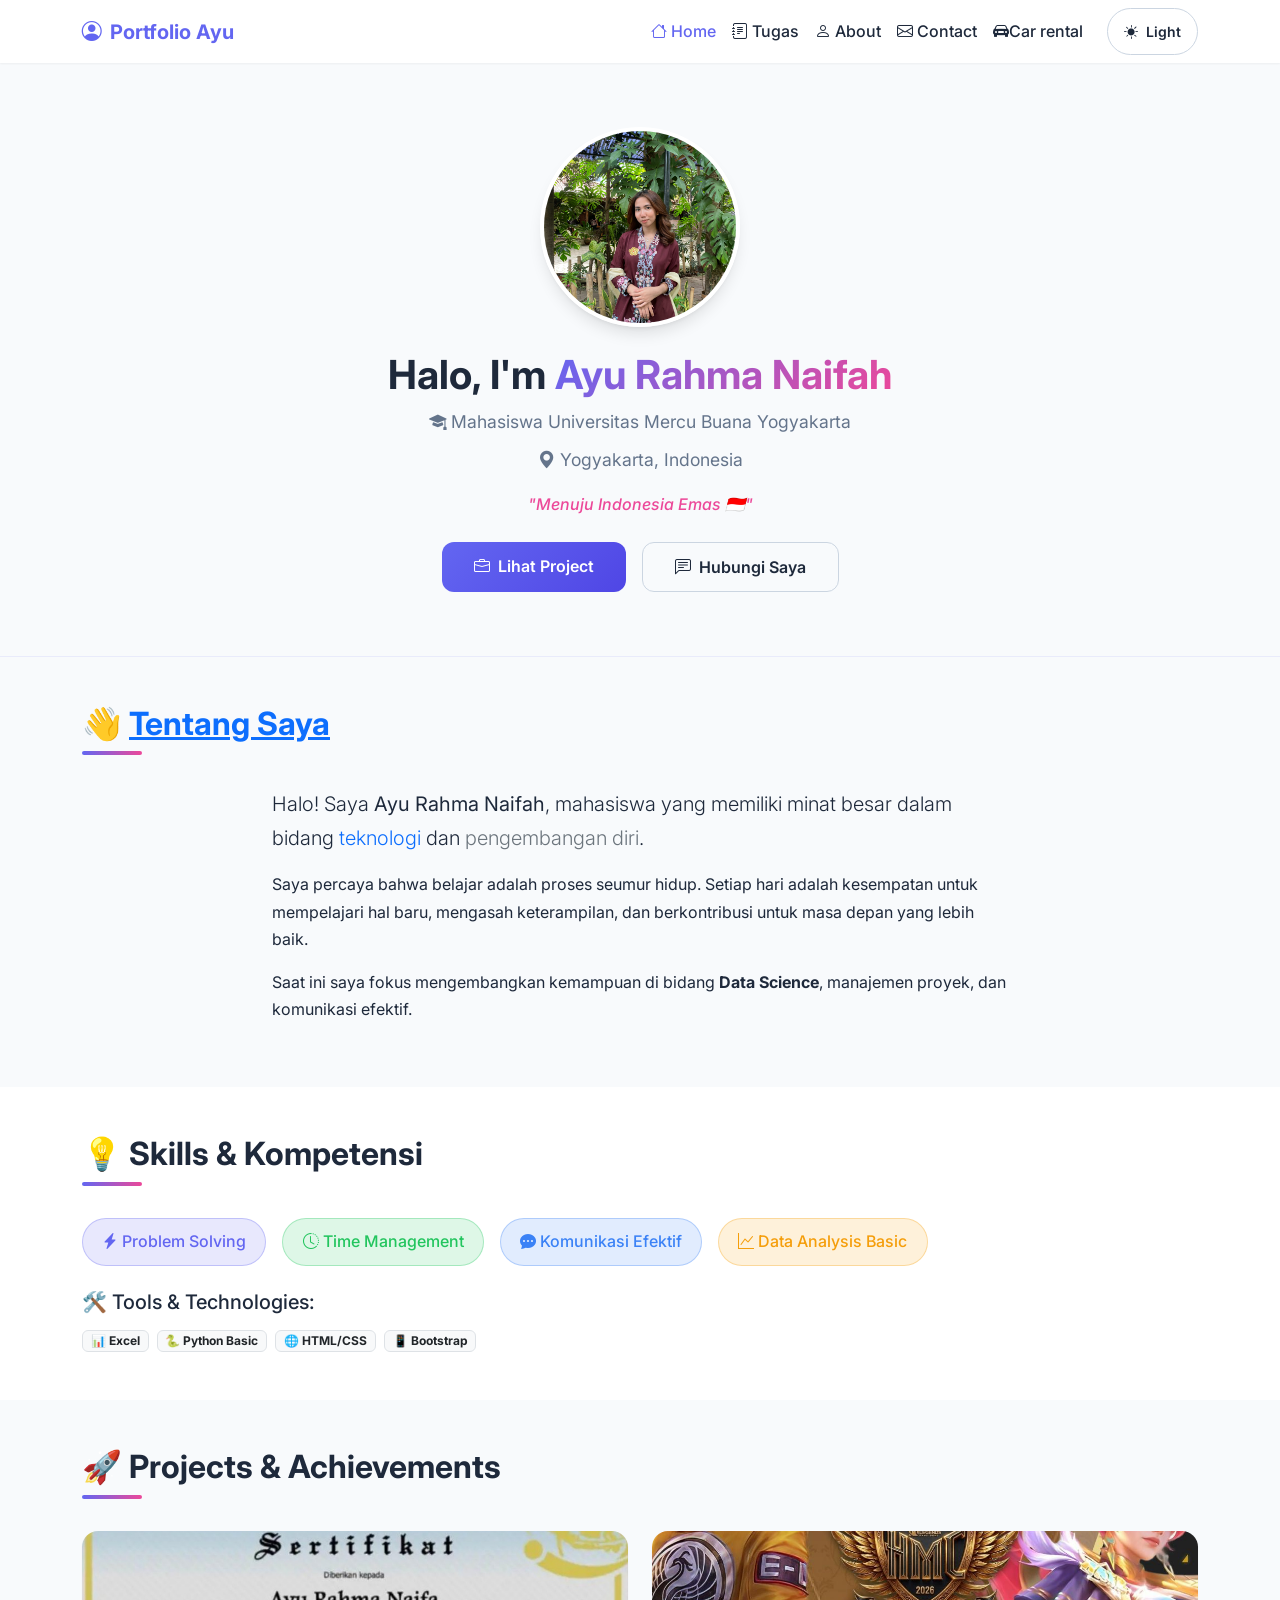
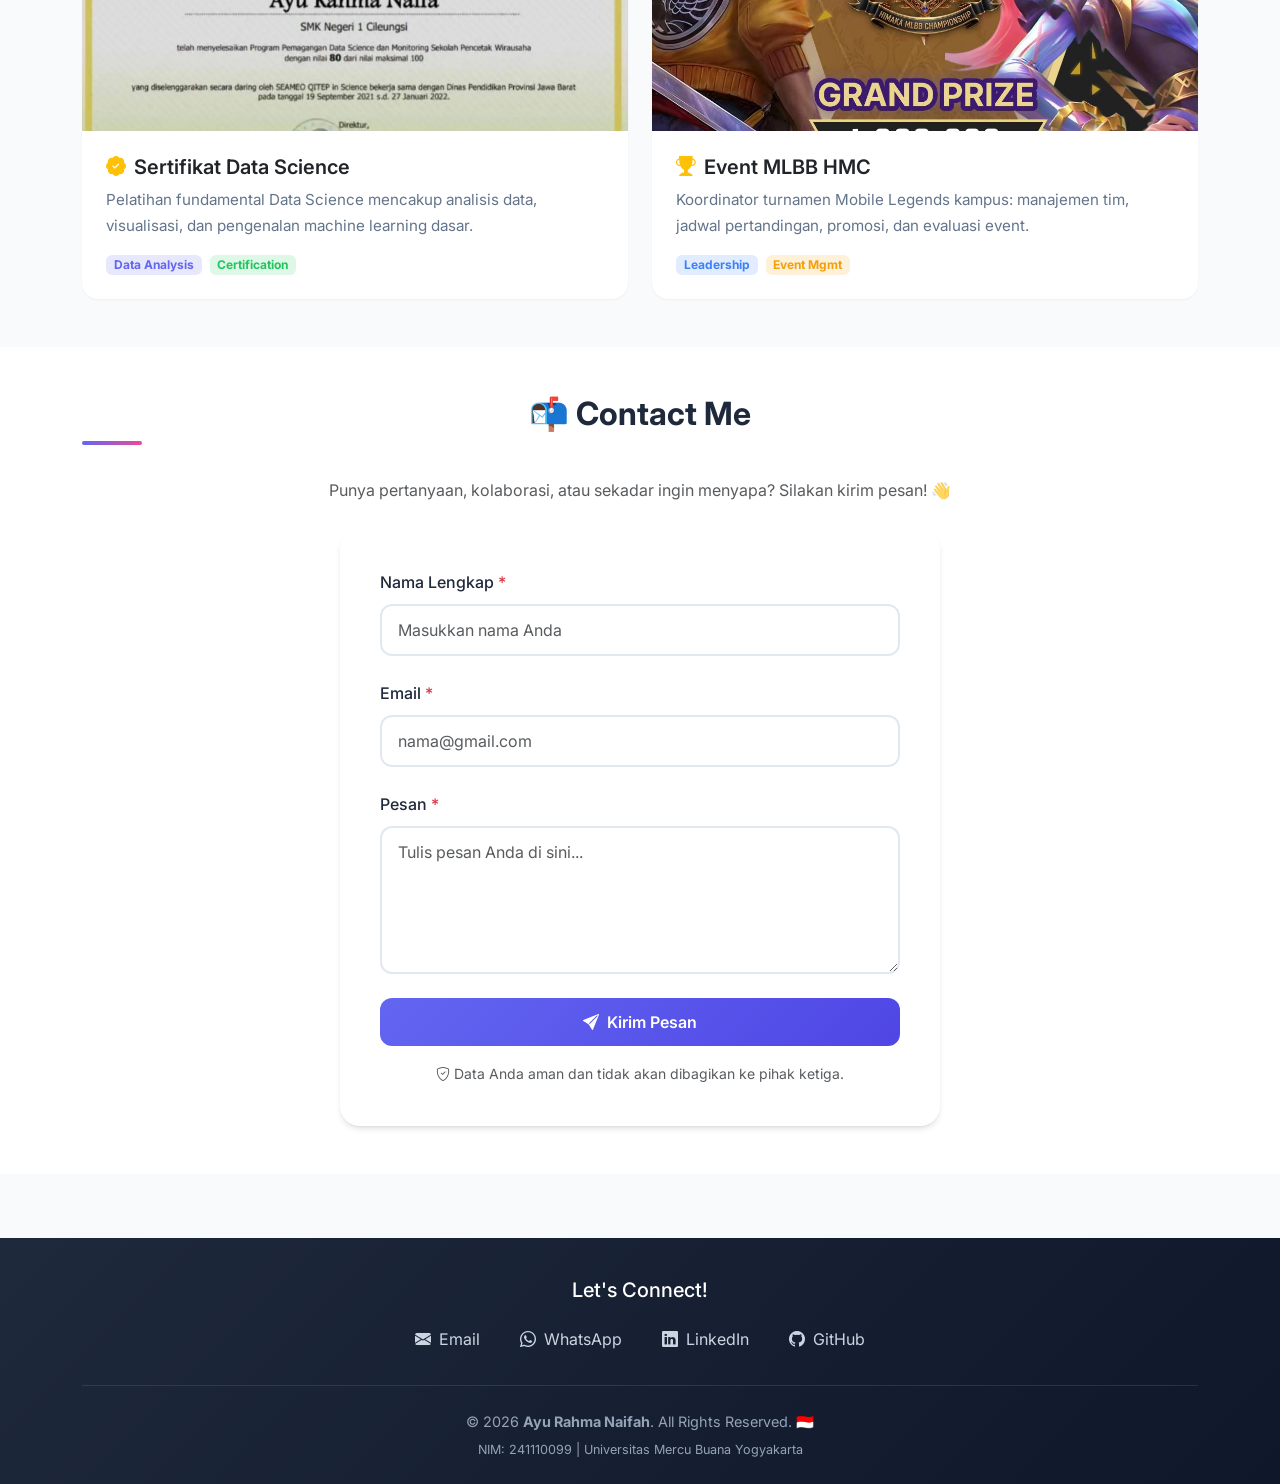
==== commit 9b7f61d5: "update" ====
--- a/index.html
+++ b/index.html
@@ -112,6 +112,7 @@
         <li class="nav-item"><a class="nav-link" href="tugas.html"><i class="bi bi-journal-text me-1"></i>Tugas</a></li>
         <li class="nav-item"><a class="nav-link" href="list.html"><i class="bi bi-person me-1"></i>About</a></li>
         <li class="nav-item"><a class="nav-link" href="form.html"><i class="bi bi-envelope me-1"></i>Contact</a></li>
+        <li class="nav-item"><a class="nav-link" href="pertemuan3/care_car.html"><i class="bi bi-car-front-fill"></i>Car rental</a></li>
       </ul>
       <button id="theme-toggle" class="btn btn-sm btn-outline-secondary mt-2 mt-lg-0 ms-lg-3 rounded-pill px-3"><i class="bi bi-brightness-high-fill me-1"></i> Light</button>
     </div>
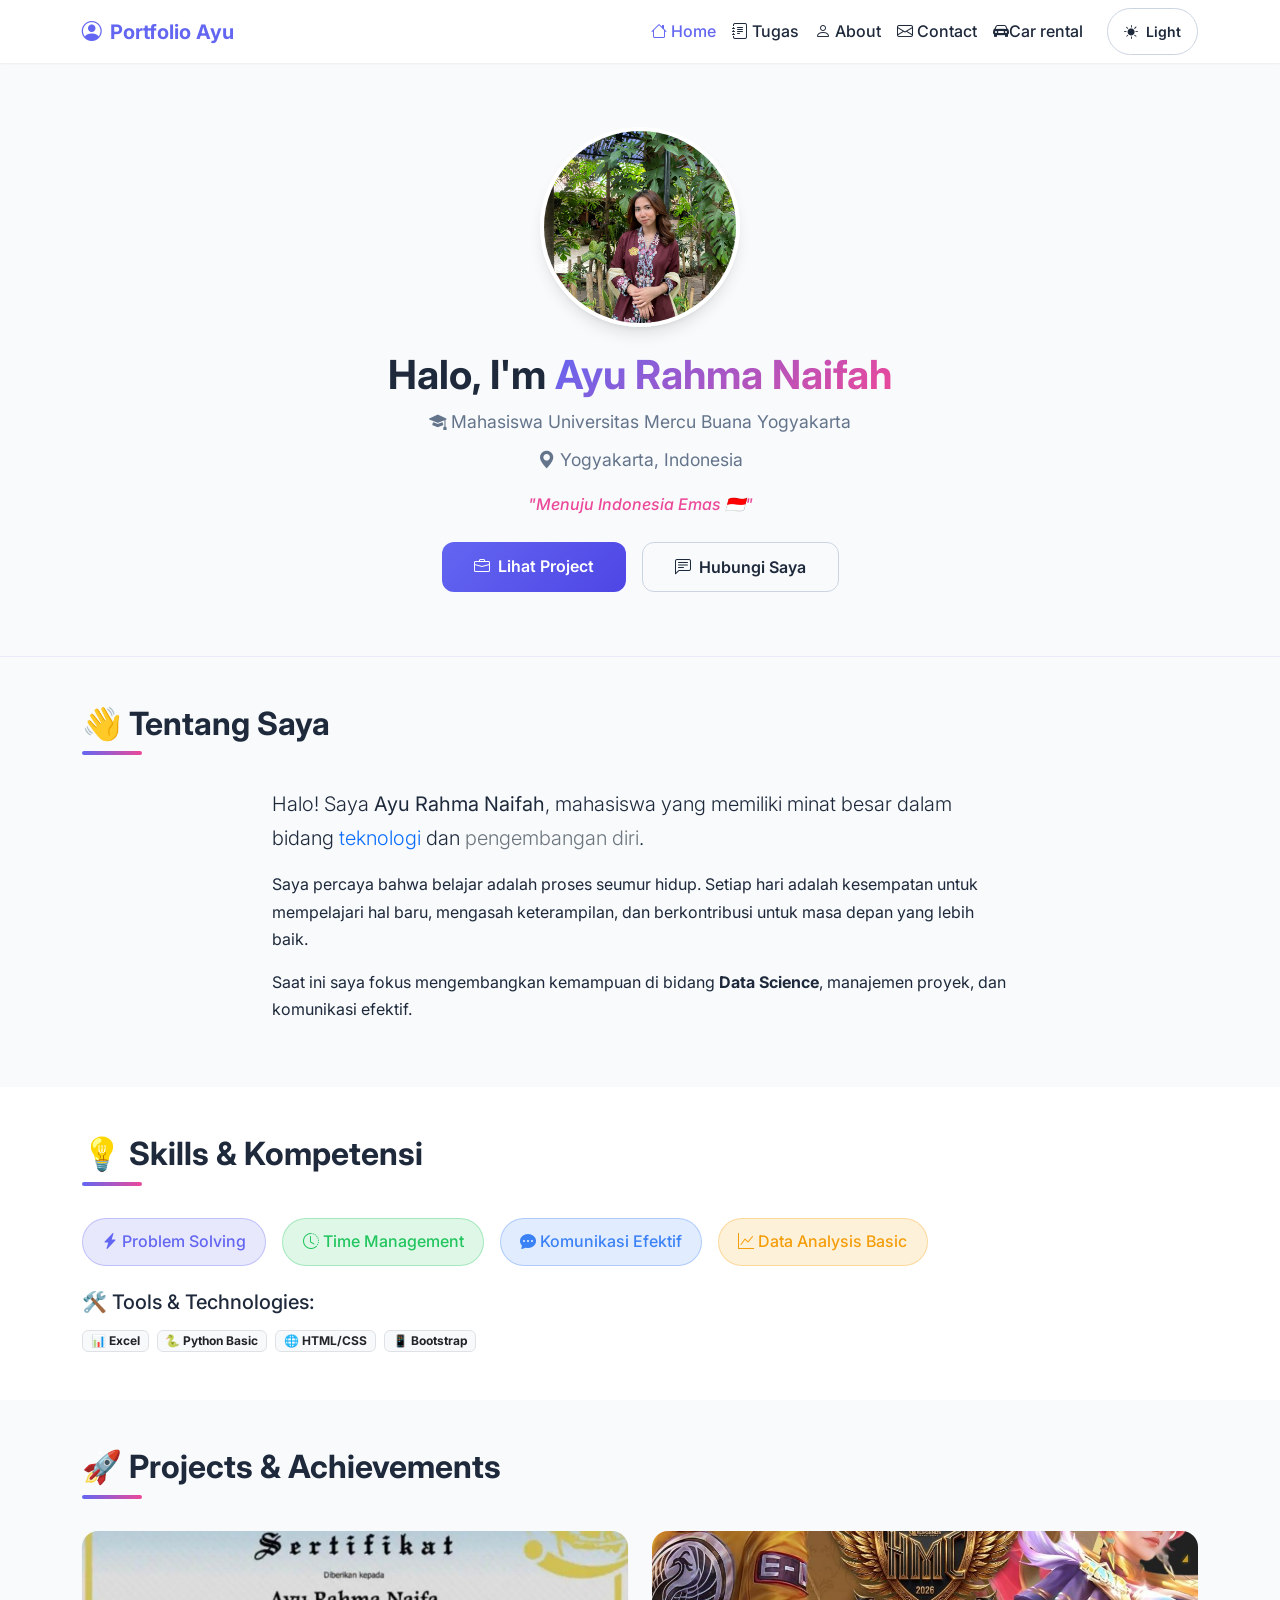
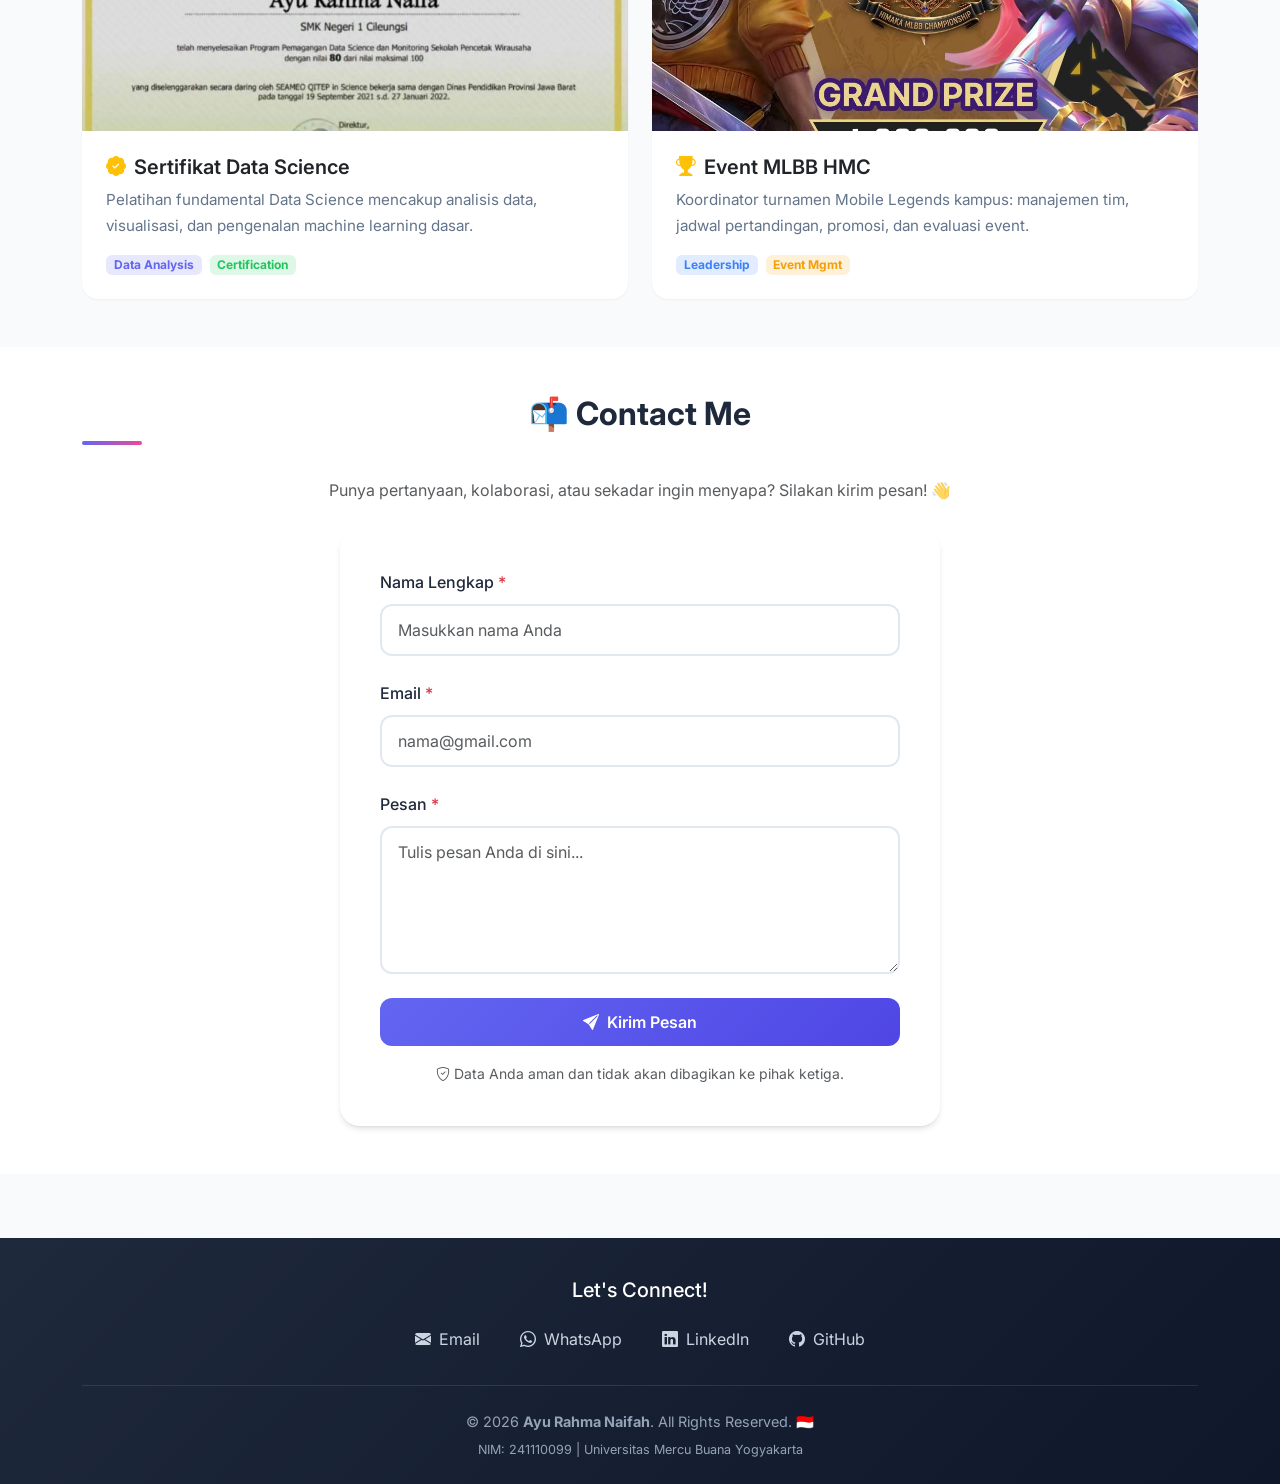
==== commit d1c554a1: "update" ====
--- a/index.html
+++ b/index.html
@@ -135,7 +135,7 @@
     </div>
 </section>
 
-<section id="about"><div class="container"><h2 class="section-title">👋 <a href="pertemuan3/care_car.html">Tentang Saya </a></h2><div class="row justify-content-center"><div class="col-lg-8"><p class="lead animate-fade-in">Halo! Saya <strong>Ayu Rahma Naifah</strong>, mahasiswa yang memiliki minat besar dalam bidang <span class="text-primary">teknologi</span> dan <span class="text-secondary">pengembangan diri</span>.</p><p class="animate-fade-in delay-1">Saya percaya bahwa belajar adalah proses seumur hidup. Setiap hari adalah kesempatan untuk mempelajari hal baru, mengasah keterampilan, dan berkontribusi untuk masa depan yang lebih baik.</p><p class="animate-fade-in delay-2">Saat ini saya fokus mengembangkan kemampuan di bidang <strong>Data Science</strong>, manajemen proyek, dan komunikasi efektif.</p></div></div></div></section>
+<section id="about"><div class="container"><h2 class="section-title">👋 <a>Tentang Saya </a></h2><div class="row justify-content-center"><div class="col-lg-8"><p class="lead animate-fade-in">Halo! Saya <strong>Ayu Rahma Naifah</strong>, mahasiswa yang memiliki minat besar dalam bidang <span class="text-primary">teknologi</span> dan <span class="text-secondary">pengembangan diri</span>.</p><p class="animate-fade-in delay-1">Saya percaya bahwa belajar adalah proses seumur hidup. Setiap hari adalah kesempatan untuk mempelajari hal baru, mengasah keterampilan, dan berkontribusi untuk masa depan yang lebih baik.</p><p class="animate-fade-in delay-2">Saat ini saya fokus mengembangkan kemampuan di bidang <strong>Data Science</strong>, manajemen proyek, dan komunikasi efektif.</p></div></div></div></section>
 
 <section id="skills" class="bg-white"><div class="container"><h2 class="section-title">💡 Skills & Kompetensi</h2><div class="d-flex flex-wrap gap-3 animate-fade-in"><span class="skill-badge bg-primary-subtle"><i class="bi bi-lightning-charge-fill me-1"></i>Problem Solving</span><span class="skill-badge bg-success-subtle"><i class="bi bi-clock-history me-1"></i>Time Management</span><span class="skill-badge bg-info-subtle"><i class="bi bi-chat-dots-fill me-1"></i>Komunikasi Efektif</span><span class="skill-badge bg-warning-subtle"><i class="bi bi-graph-up me-1"></i>Data Analysis Basic</span></div><div class="mt-4 animate-fade-in delay-1"><h5 class="mb-3">🛠️ Tools & Technologies:</h5><div class="d-flex flex-wrap gap-2"><span class="badge bg-light text-dark border">📊 Excel</span><span class="badge bg-light text-dark border">🐍 Python Basic</span><span class="badge bg-light text-dark border">🌐 HTML/CSS</span><span class="badge bg-light text-dark border">📱 Bootstrap</span></div></div></div></section>
 
